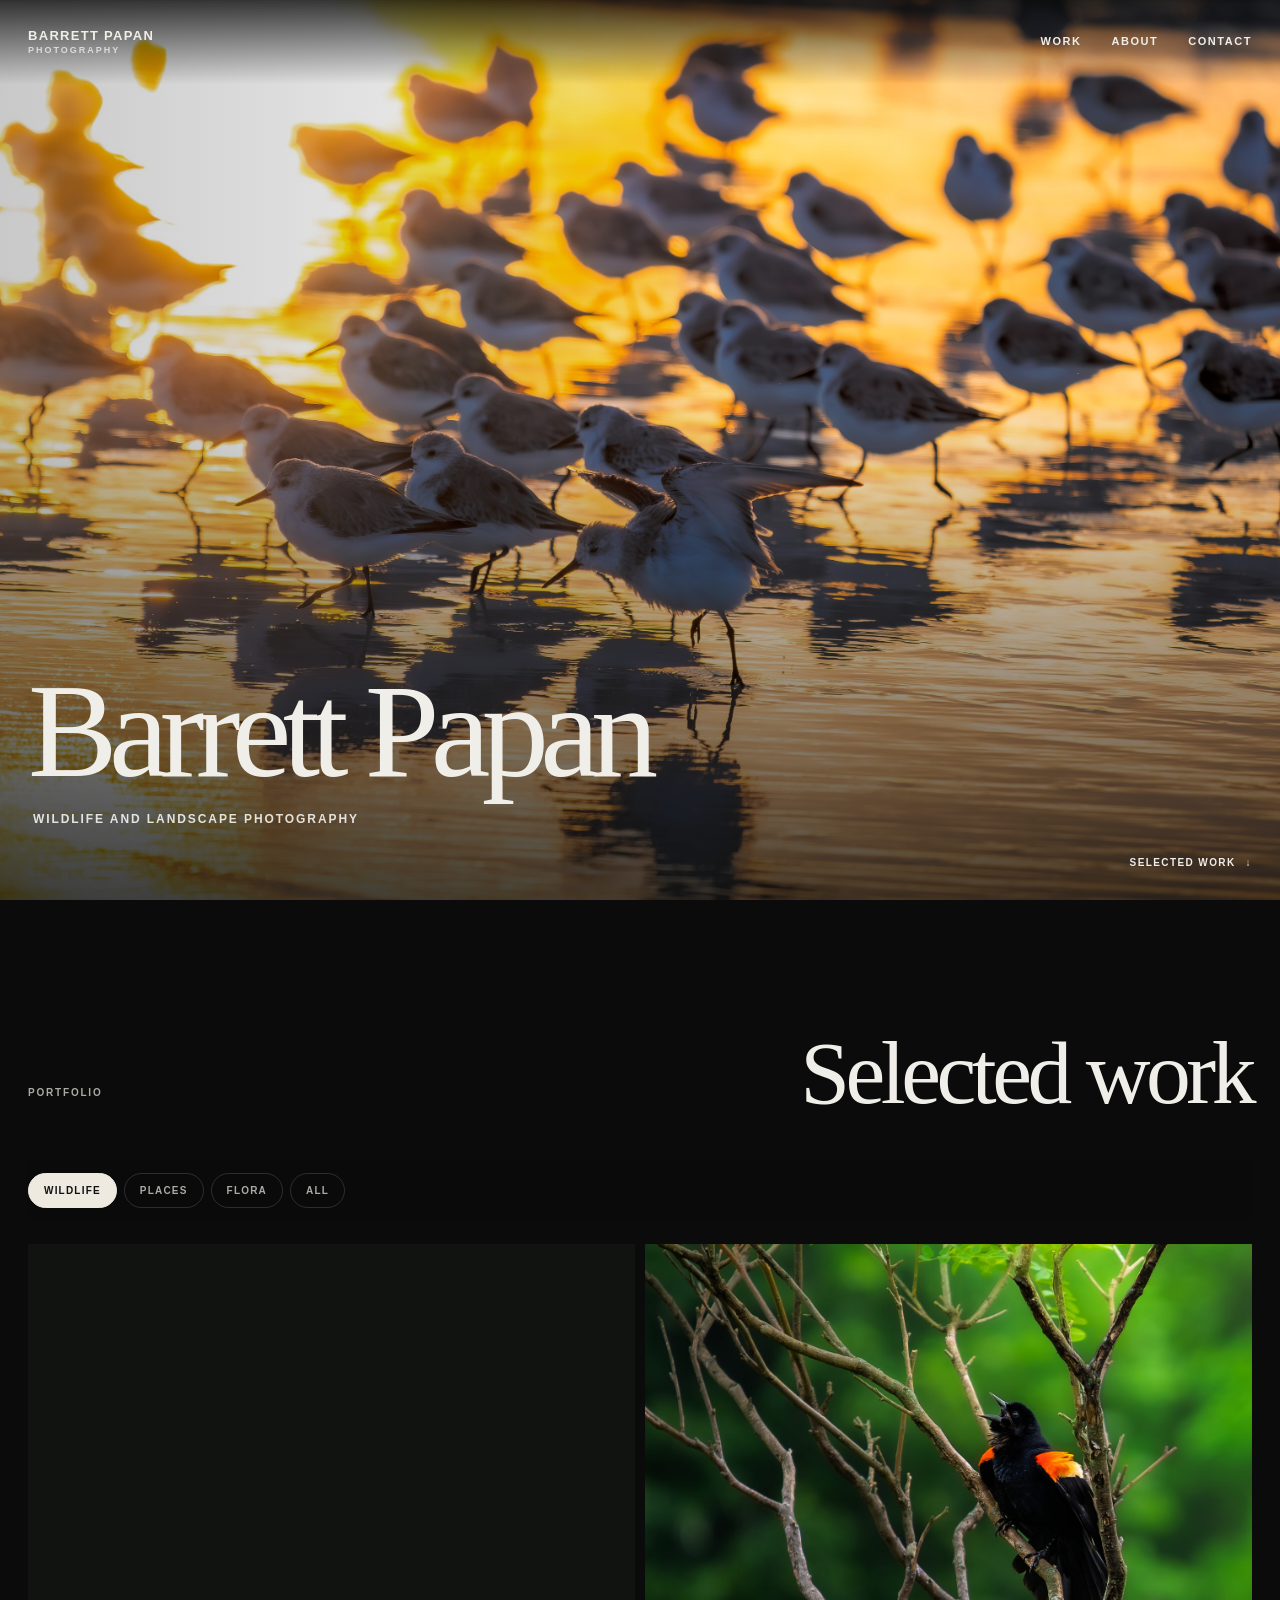
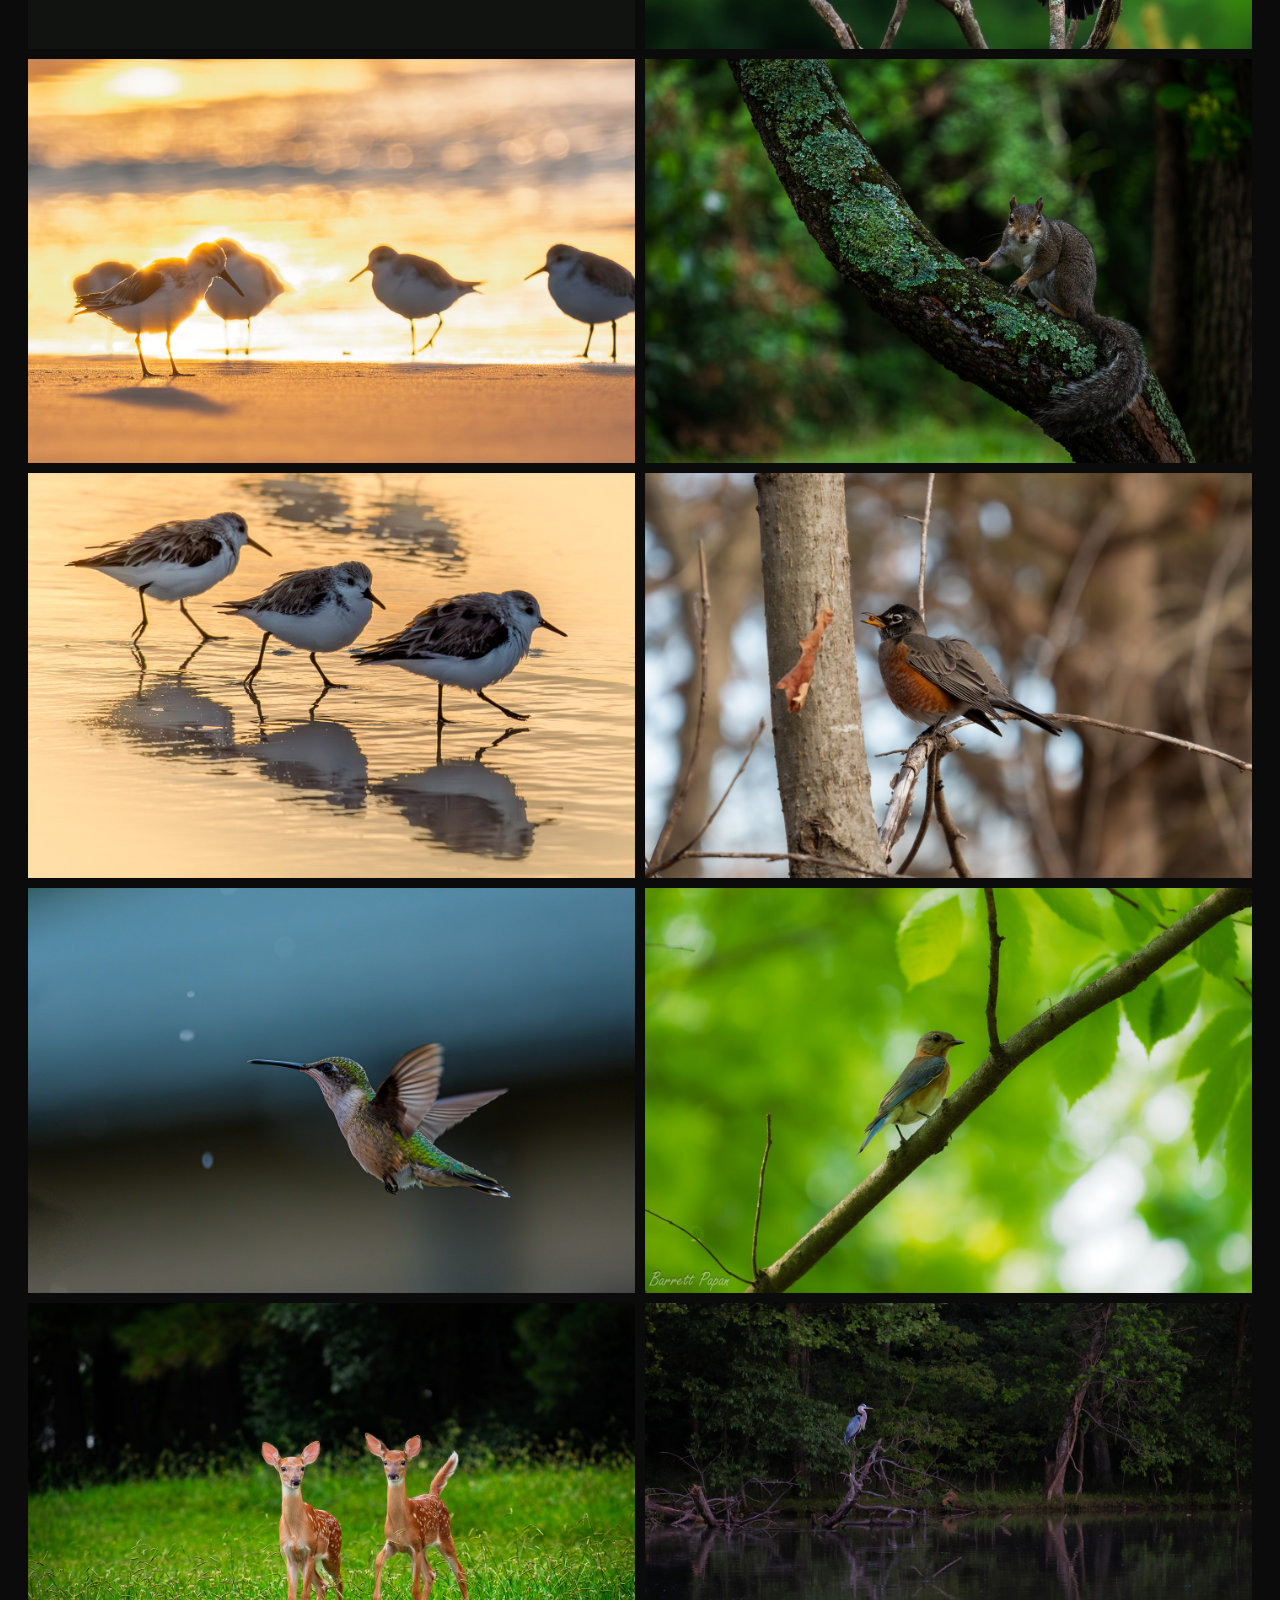
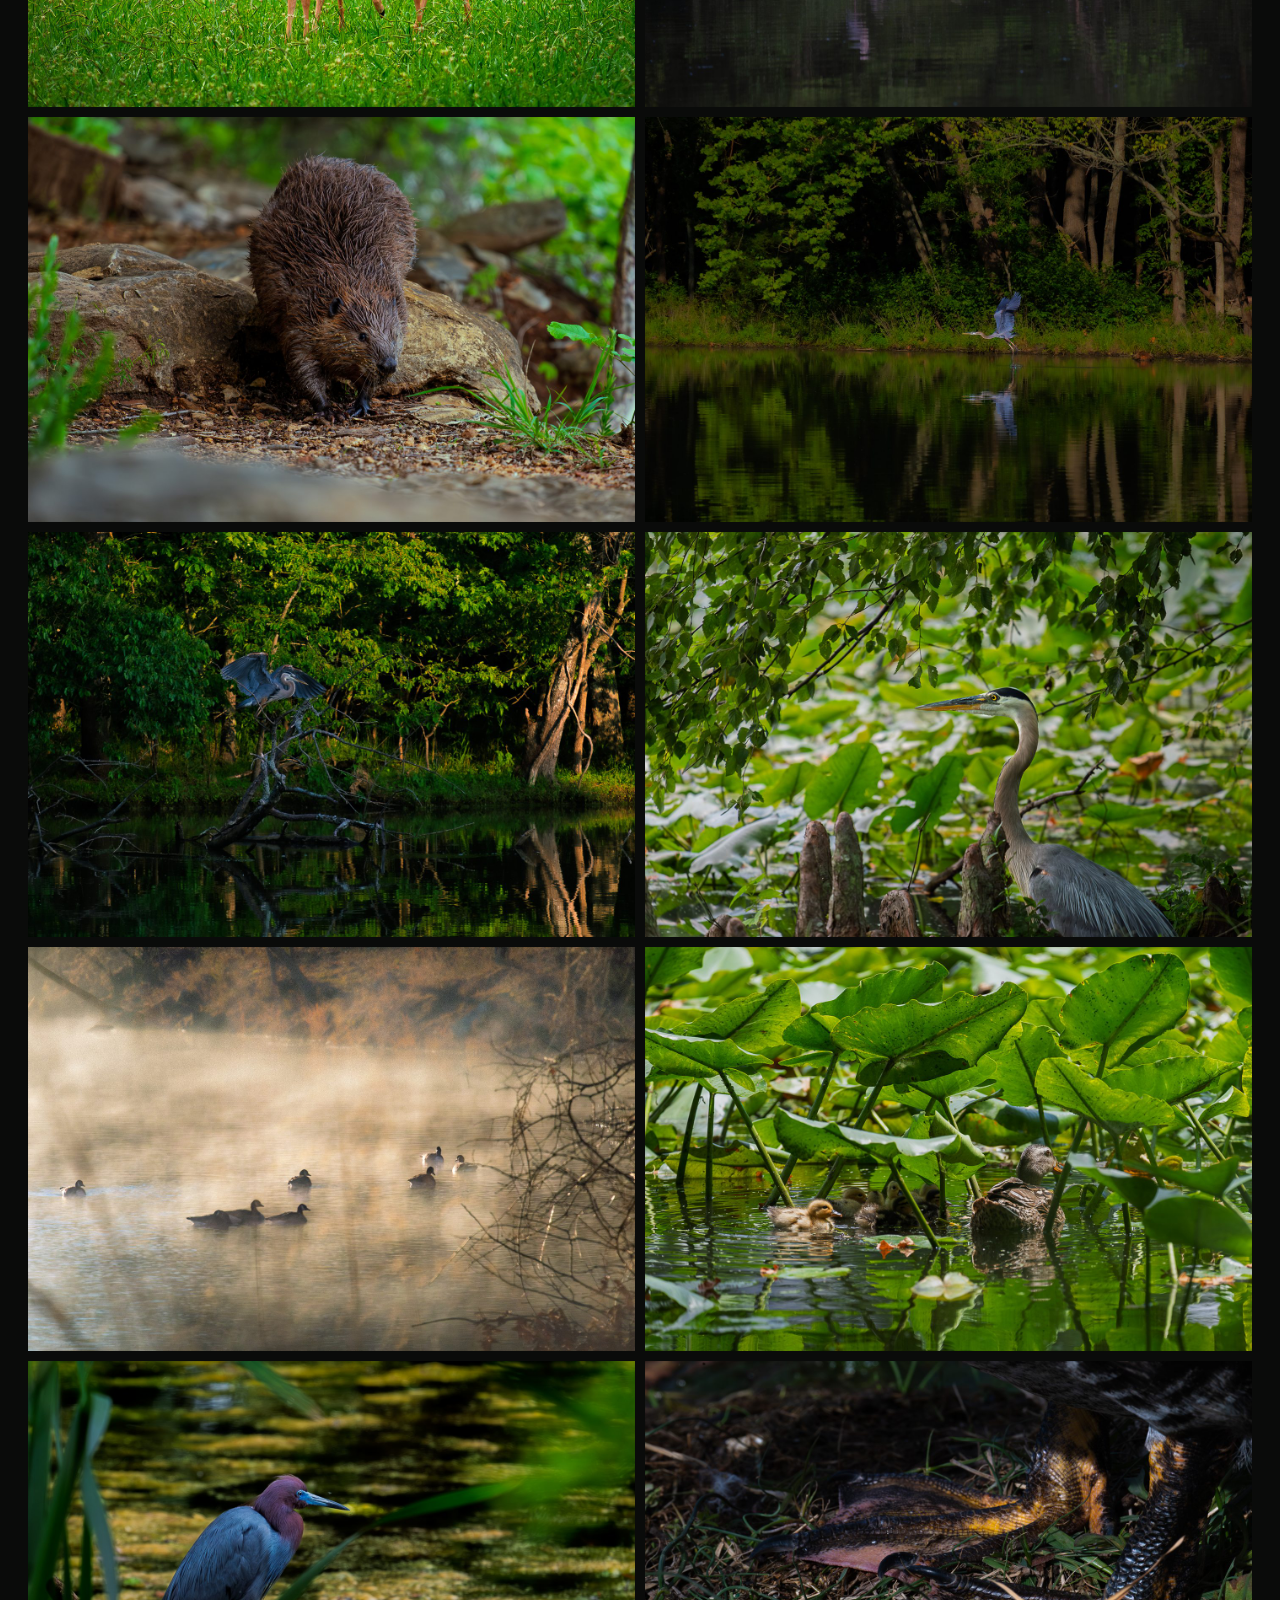
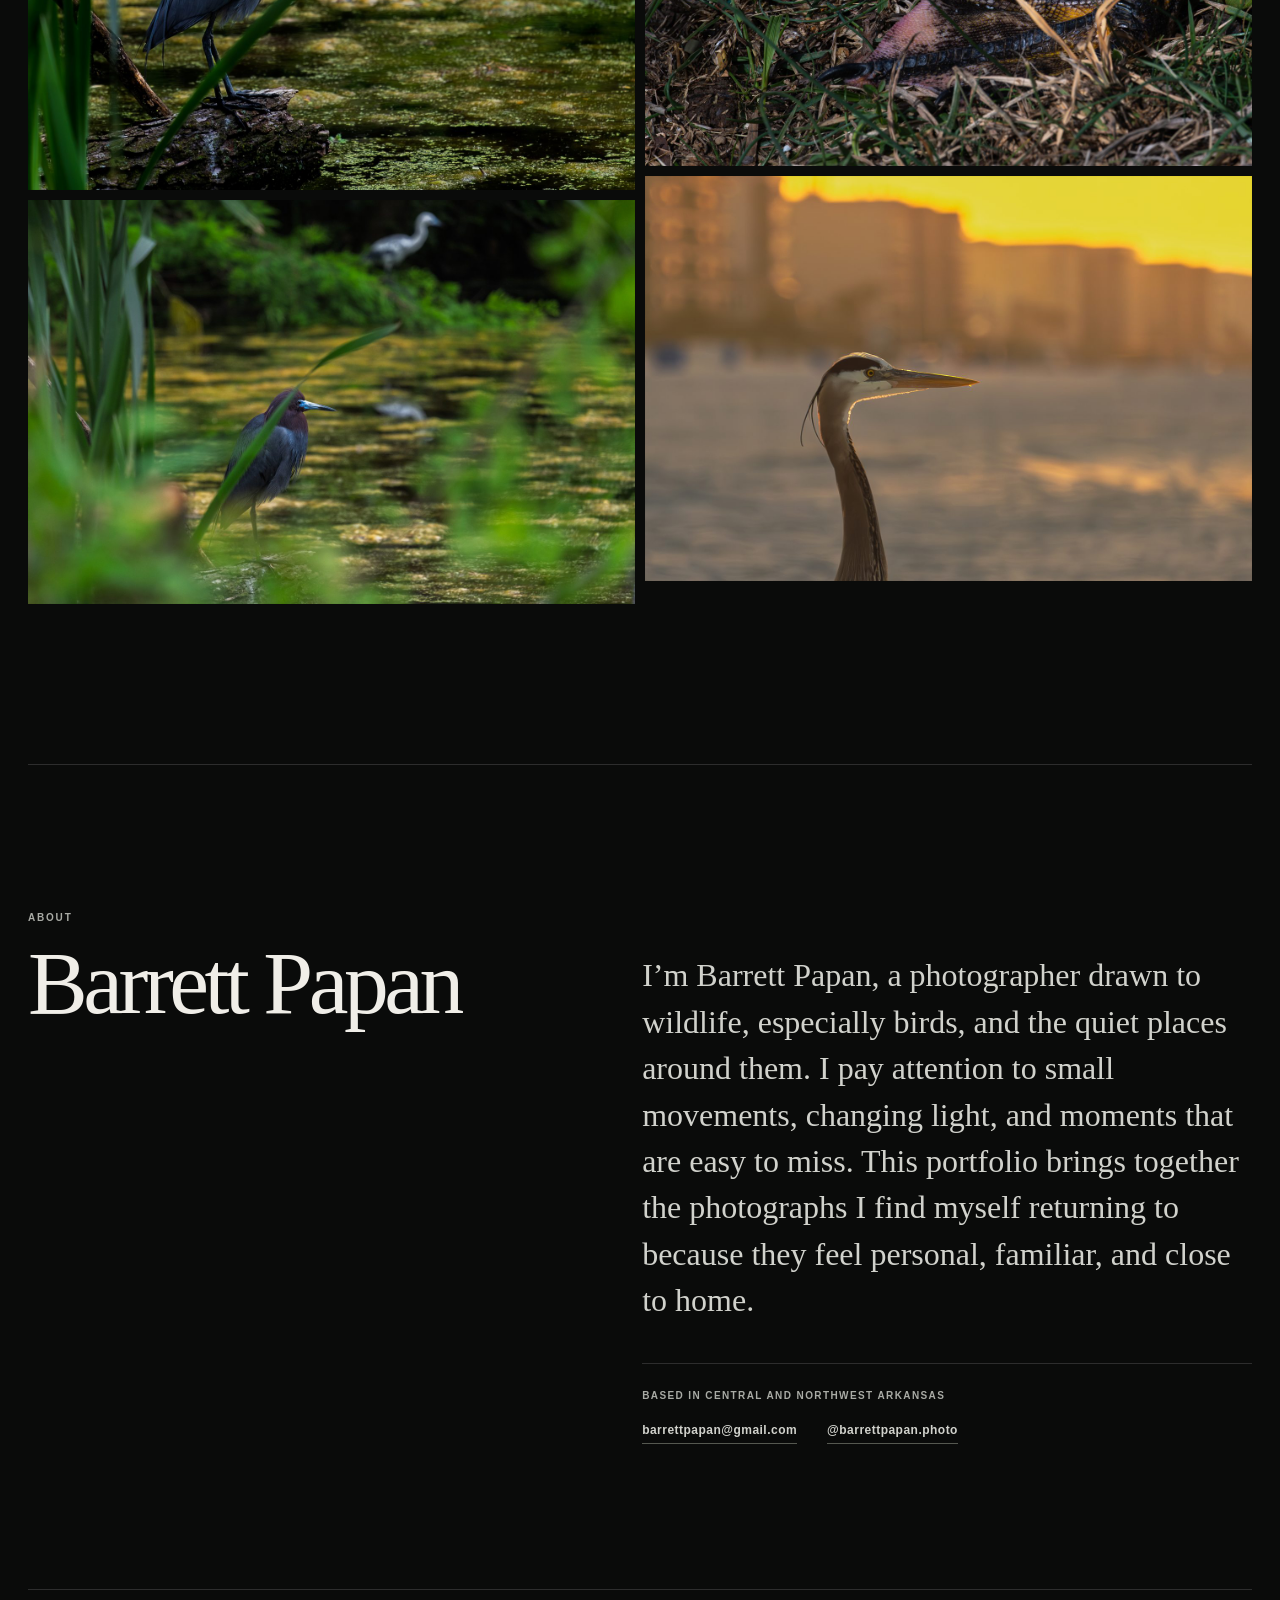
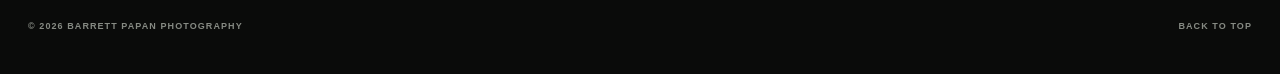
==== index.html @ 4b479566 "Add site favicon" ====
<!doctype html>
<html lang="en">
<head>
  <meta charset="utf-8">
  <meta name="viewport" content="width=device-width, initial-scale=1">
  <meta name="description" content="Wildlife and landscape photography by Barrett Papan.">
  <meta name="theme-color" content="#0a0b0a">
  <title>Barrett Papan Photography</title>
  <link rel="icon" href="favicon.svg" type="image/svg+xml">
  <link rel="preload" as="image" href="images/large/golden-flock.jpg">
  <link rel="stylesheet" href="styles.css">
</head>
<body>
  <a class="skip-link" href="#work">Skip to photographs</a>

  <header class="site-header">
    <a class="brand" href="#top" aria-label="Barrett Papan Photography, home">
      <span>Barrett Papan</span>
      <small>Photography</small>
    </a>
    <button class="menu-button" type="button" aria-expanded="false" aria-controls="site-nav">Menu</button>
    <nav class="site-nav" id="site-nav" aria-label="Primary navigation">
      <a href="#work">Work</a>
      <a href="#about">About</a>
      <a href="#contact">Contact</a>
    </nav>
  </header>

  <main id="top">
    <section class="hero" aria-labelledby="hero-title">
      <img src="images/large/golden-flock.jpg" alt="A flock of shorebirds gathered in golden water at sunset." width="3200" height="2133" fetchpriority="high">
      <div class="hero-shade" aria-hidden="true"></div>
      <div class="hero-title" id="hero-title">
        <h1>Barrett Papan</h1>
        <p>Wildlife and landscape photography</p>
      </div>
      <a class="hero-scroll" href="#work">Selected work <span aria-hidden="true">&darr;</span></a>
    </section>

    <section class="work" id="work" aria-labelledby="work-title">
      <div class="section-heading">
        <p class="kicker">Portfolio</p>
        <h2 id="work-title">Selected work</h2>
      </div>

      <div class="filters" role="group" aria-label="Filter photographs">
        <button class="filter is-active" type="button" data-filter="wildlife" aria-pressed="true">Wildlife</button>
        <button class="filter" type="button" data-filter="places" aria-pressed="false">Places</button>
        <button class="filter" type="button" data-filter="flora" aria-pressed="false">Flora</button>
        <button class="filter" type="button" data-filter="all" aria-pressed="false">All</button>
      </div>

      <div class="gallery" id="gallery" aria-live="polite"></div>
    </section>

    <section class="about" id="about" aria-labelledby="about-title">
      <div>
        <p class="kicker">About</p>
        <h2 id="about-title">Barrett Papan</h2>
      </div>
      <div class="about-copy">
        <p>I&rsquo;m Barrett Papan, a photographer drawn to wildlife, especially birds, and the quiet places around them. I pay attention to small movements, changing light, and moments that are easy to miss. This portfolio brings together the photographs I find myself returning to because they feel personal, familiar, and close to home.</p>
        <address class="contact" id="contact">
          <p class="contact-location">Based in Central and Northwest Arkansas</p>
          <div class="contact-links">
            <a href="mailto:barrettpapan@gmail.com">barrettpapan@gmail.com</a>
            <a href="https://www.instagram.com/barrettpapan.photo/" target="_blank" rel="noreferrer">@barrettpapan.photo</a>
          </div>
        </address>
      </div>
    </section>
  </main>

  <footer>
    <span>&copy; <span id="year"></span> Barrett Papan Photography</span>
    <a href="#top">Back to top</a>
  </footer>

  <dialog class="lightbox" id="lightbox" aria-label="Photograph viewer">
    <button class="lightbox-close" type="button" aria-label="Close photograph">Close</button>
    <button class="lightbox-arrow lightbox-prev" type="button" aria-label="Previous photograph">&larr;</button>
    <figure>
      <img id="lightbox-image" src="" alt="">
      <figcaption>
        <span id="lightbox-category"></span>
        <span id="lightbox-count"></span>
      </figcaption>
    </figure>
    <button class="lightbox-arrow lightbox-next" type="button" aria-label="Next photograph">&rarr;</button>
  </dialog>

  <script src="script.js"></script>
</body>
</html>
---- styles.css ----
:root {
  --background: #0a0b0a;
  --surface: #111310;
  --text: #f0eee8;
  --muted: #a9aba5;
  --line: rgba(255, 255, 255, 0.14);
  --page: min(1560px, calc(100vw - 56px));
}

* {
  box-sizing: border-box;
}

html {
  scroll-behavior: smooth;
  background: var(--background);
}

body {
  margin: 0;
  background: var(--background);
  color: var(--text);
  font-family: Inter, ui-sans-serif, -apple-system, BlinkMacSystemFont, "Segoe UI", sans-serif;
  line-height: 1.5;
}

body.lightbox-open {
  overflow: hidden;
}

img {
  display: block;
  max-width: 100%;
}

button,
a {
  color: inherit;
  font: inherit;
}

a {
  text-decoration: none;
}

button {
  border: 0;
}

.skip-link {
  position: fixed;
  top: -60px;
  left: 16px;
  z-index: 100;
  padding: 10px 14px;
  background: #f4f1e8;
  color: #111;
}

.skip-link:focus {
  top: 16px;
}

.site-header {
  position: fixed;
  inset: 0 0 auto;
  z-index: 20;
  display: flex;
  align-items: center;
  justify-content: space-between;
  height: 84px;
  padding: 0 28px;
  background: linear-gradient(to bottom, rgba(5, 6, 5, 0.78), transparent);
  transition: background 180ms ease, border-color 180ms ease;
}

.site-header.is-scrolled {
  border-bottom: 1px solid var(--line);
  background: rgba(8, 9, 8, 0.88);
  backdrop-filter: blur(16px);
}

.brand {
  display: grid;
  gap: 1px;
  line-height: 1.15;
  text-transform: uppercase;
}

.brand span {
  font-size: 13px;
  font-weight: 680;
  letter-spacing: 0.1em;
}

.brand small {
  color: rgba(255, 255, 255, 0.68);
  font-size: 9px;
  font-weight: 600;
  letter-spacing: 0.22em;
}

.site-nav {
  display: flex;
  gap: 30px;
}

.site-nav a,
.menu-button {
  font-size: 11px;
  font-weight: 700;
  letter-spacing: 0.14em;
  text-transform: uppercase;
}

.site-nav a {
  border-bottom: 1px solid transparent;
  padding: 8px 0;
}

.site-nav a:hover,
.site-nav a:focus-visible {
  border-color: currentColor;
}

.menu-button {
  display: none;
  padding: 8px 0;
  background: none;
  cursor: pointer;
}

.hero {
  position: relative;
  min-height: 100svh;
  overflow: hidden;
  background: #15160f;
}

.hero > img,
.hero-shade {
  position: absolute;
  inset: 0;
  width: 100%;
  height: 100%;
}

.hero > img {
  object-fit: cover;
  object-position: center;
}

.hero-shade {
  background:
    linear-gradient(to top, rgba(5, 6, 5, 0.72), transparent 55%),
    linear-gradient(to right, rgba(5, 6, 5, 0.22), transparent 60%);
}

.hero-title {
  position: absolute;
  bottom: 8vh;
  left: max(28px, calc((100vw - 1560px) / 2));
  z-index: 2;
}

.hero-title h1 {
  margin: 0;
  font-family: Georgia, "Times New Roman", serif;
  font-size: clamp(64px, 10.5vw, 164px);
  font-weight: 400;
  letter-spacing: -0.065em;
  line-height: 0.9;
}

.hero-title p {
  margin: 18px 0 0 5px;
  color: rgba(255, 255, 255, 0.84);
  font-size: 12px;
  font-weight: 650;
  letter-spacing: 0.16em;
  text-transform: uppercase;
}

.hero-scroll {
  position: absolute;
  right: 28px;
  bottom: 30px;
  z-index: 2;
  display: flex;
  gap: 10px;
  align-items: center;
  font-size: 10px;
  font-weight: 700;
  letter-spacing: 0.14em;
  text-transform: uppercase;
}

.hero-scroll span {
  transition: transform 180ms ease;
}

.hero-scroll:hover span {
  transform: translateY(4px);
}

.work,
.about,
footer {
  width: var(--page);
  margin-inline: auto;
}

.work {
  padding: 130px 0 150px;
}

.section-heading {
  display: flex;
  align-items: end;
  justify-content: space-between;
  gap: 40px;
  margin-bottom: 46px;
}

.kicker {
  margin: 0 0 15px;
  color: var(--muted);
  font-size: 10px;
  font-weight: 700;
  letter-spacing: 0.18em;
  text-transform: uppercase;
}

.section-heading h2,
.about h2 {
  margin: 0;
  font-family: Georgia, "Times New Roman", serif;
  font-weight: 400;
  letter-spacing: -0.05em;
}

.section-heading h2 {
  font-size: clamp(50px, 7vw, 104px);
  line-height: 0.95;
}

.filters {
  position: sticky;
  top: 84px;
  z-index: 8;
  display: flex;
  gap: 7px;
  margin-bottom: 24px;
  padding: 12px 0;
  background: rgba(10, 11, 10, 0.92);
  backdrop-filter: blur(12px);
}

.filter {
  border: 1px solid var(--line);
  border-radius: 999px;
  padding: 9px 15px;
  background: transparent;
  color: var(--muted);
  cursor: pointer;
  font-size: 10px;
  font-weight: 700;
  letter-spacing: 0.12em;
  text-transform: uppercase;
}

.filter:hover,
.filter:focus-visible,
.filter.is-active {
  border-color: #eeeae0;
  background: #eeeae0;
  color: #111;
}

.gallery {
  columns: 2;
  column-gap: 10px;
}

.photo {
  display: inline-block;
  width: 100%;
  margin: 0 0 10px;
  padding: 0;
  overflow: hidden;
  background: var(--surface);
  cursor: zoom-in;
  break-inside: avoid;
}

.photo[hidden] {
  display: none;
}

.photo img {
  width: 100%;
  height: auto;
  background: var(--surface);
  transition: opacity 180ms ease, transform 320ms ease;
}

.photo:hover img,
.photo:focus-visible img {
  opacity: 0.84;
  transform: scale(1.008);
}

.photo:focus-visible {
  outline: 2px solid #fff;
  outline-offset: 3px;
}

.about {
  display: grid;
  grid-template-columns: 0.9fr 1.1fr;
  gap: 9vw;
  padding: 145px 0;
  border-top: 1px solid var(--line);
}

.about h2 {
  font-size: clamp(52px, 7vw, 102px);
  line-height: 0.95;
}

.about-copy {
  max-width: 720px;
  margin: 42px 0 0;
}

.about-copy > p {
  margin: 0;
  color: #d1d2cc;
  font-family: Georgia, "Times New Roman", serif;
  font-size: clamp(22px, 2.5vw, 38px);
  line-height: 1.45;
}

.contact {
  margin-top: 40px;
  padding-top: 24px;
  border-top: 1px solid var(--line);
  font-style: normal;
}

.contact-location {
  margin: 0 0 18px;
  color: var(--muted);
  font-size: 10px;
  font-weight: 700;
  letter-spacing: 0.14em;
  text-transform: uppercase;
}

.contact-links {
  display: flex;
  flex-wrap: wrap;
  gap: 14px 30px;
}

.contact-links a {
  padding-bottom: 4px;
  border-bottom: 1px solid #555850;
  color: #d1d2cc;
  font-size: 12px;
  font-weight: 700;
  letter-spacing: 0.04em;
}

.contact-links a:hover,
.contact-links a:focus-visible {
  border-color: #eeeae0;
  color: #eeeae0;
}

footer {
  display: flex;
  justify-content: space-between;
  gap: 30px;
  padding: 30px 0 40px;
  border-top: 1px solid var(--line);
  color: #868a83;
  font-size: 9px;
  font-weight: 700;
  letter-spacing: 0.12em;
  text-transform: uppercase;
}

.lightbox {
  width: 100vw;
  max-width: none;
  height: 100svh;
  max-height: none;
  margin: 0;
  padding: 0;
  border: 0;
  background: rgba(4, 5, 4, 0.97);
  color: var(--text);
}

.lightbox::backdrop {
  background: rgba(0, 0, 0, 0.96);
}

.lightbox[open] {
  display: grid;
  grid-template-columns: 78px minmax(0, 1fr) 78px;
  align-items: center;
}

.lightbox figure {
  display: grid;
  gap: 12px;
  width: min(84vw, 1700px);
  max-height: 92svh;
  margin: 0 auto;
}

.lightbox figure img {
  justify-self: center;
  max-width: 100%;
  max-height: 84svh;
  object-fit: contain;
}

.lightbox figcaption {
  display: flex;
  justify-content: space-between;
  color: #989c95;
  font-size: 9px;
  font-weight: 700;
  letter-spacing: 0.14em;
  text-transform: uppercase;
}

.lightbox-close,
.lightbox-arrow {
  background: none;
  color: #d6d5d0;
  cursor: pointer;
}

.lightbox-close {
  position: fixed;
  top: 22px;
  right: 26px;
  z-index: 3;
  padding: 8px;
  font-size: 10px;
  font-weight: 700;
  letter-spacing: 0.13em;
  text-transform: uppercase;
}

.lightbox-arrow {
  align-self: stretch;
  font-size: 25px;
  opacity: 0.68;
}

.lightbox-arrow:hover,
.lightbox-arrow:focus-visible,
.lightbox-close:hover,
.lightbox-close:focus-visible {
  opacity: 1;
}

@media (max-width: 1000px) {
  :root {
    --page: min(100% - 36px, 900px);
  }

  .about {
    grid-template-columns: 1fr;
    gap: 25px;
  }

  .about-copy {
    margin-top: 0;
  }
}

@media (max-width: 700px) {
  :root {
    --page: calc(100% - 28px);
  }

  .site-header {
    height: 70px;
    padding: 0 14px;
  }

  .menu-button {
    display: block;
  }

  .site-nav {
    position: absolute;
    top: 70px;
    right: 0;
    left: 0;
    display: none;
    flex-direction: column;
    gap: 0;
    padding: 8px 14px 16px;
    border-bottom: 1px solid var(--line);
    background: rgba(8, 9, 8, 0.96);
  }

  .site-nav.is-open {
    display: flex;
  }

  .site-nav a {
    padding: 13px 0;
  }

  .hero-title {
    right: 14px;
    bottom: 10vh;
    left: 14px;
  }

  .hero-title h1 {
    font-size: clamp(62px, 21vw, 112px);
  }

  .hero-title p {
    max-width: 260px;
    margin-left: 2px;
    font-size: 9px;
    line-height: 1.7;
  }

  .hero-scroll {
    right: 14px;
    bottom: 18px;
  }

  .work {
    padding: 100px 0 110px;
  }

  .filters {
    top: 70px;
    margin-right: -14px;
    margin-left: -14px;
    padding-right: 14px;
    padding-left: 14px;
    overflow-x: auto;
    scrollbar-width: none;
  }

  .filter {
    flex: 0 0 auto;
  }

  .gallery {
    columns: 1;
  }

  .photo {
    margin-bottom: 8px;
  }

  .about {
    padding: 100px 0;
  }

  .contact-links {
    align-items: flex-start;
    flex-direction: column;
  }

  footer {
    flex-direction: column;
    gap: 12px;
  }

  .lightbox[open] {
    display: block;
    padding: 64px 14px 20px;
  }

  .lightbox figure {
    place-content: center;
    width: 100%;
    height: calc(100svh - 84px);
  }

  .lightbox figure img {
    max-height: 77svh;
  }

  .lightbox-arrow {
    position: fixed;
    top: 45%;
    z-index: 2;
    width: 44px;
    height: 70px;
    border-radius: 999px;
    background: rgba(0, 0, 0, 0.38);
  }

  .lightbox-prev {
    left: 6px;
  }

  .lightbox-next {
    right: 6px;
  }
}

@media (prefers-reduced-motion: reduce) {
  html {
    scroll-behavior: auto;
  }

  *,
  *::before,
  *::after {
    transition-duration: 0.001ms !important;
  }
}
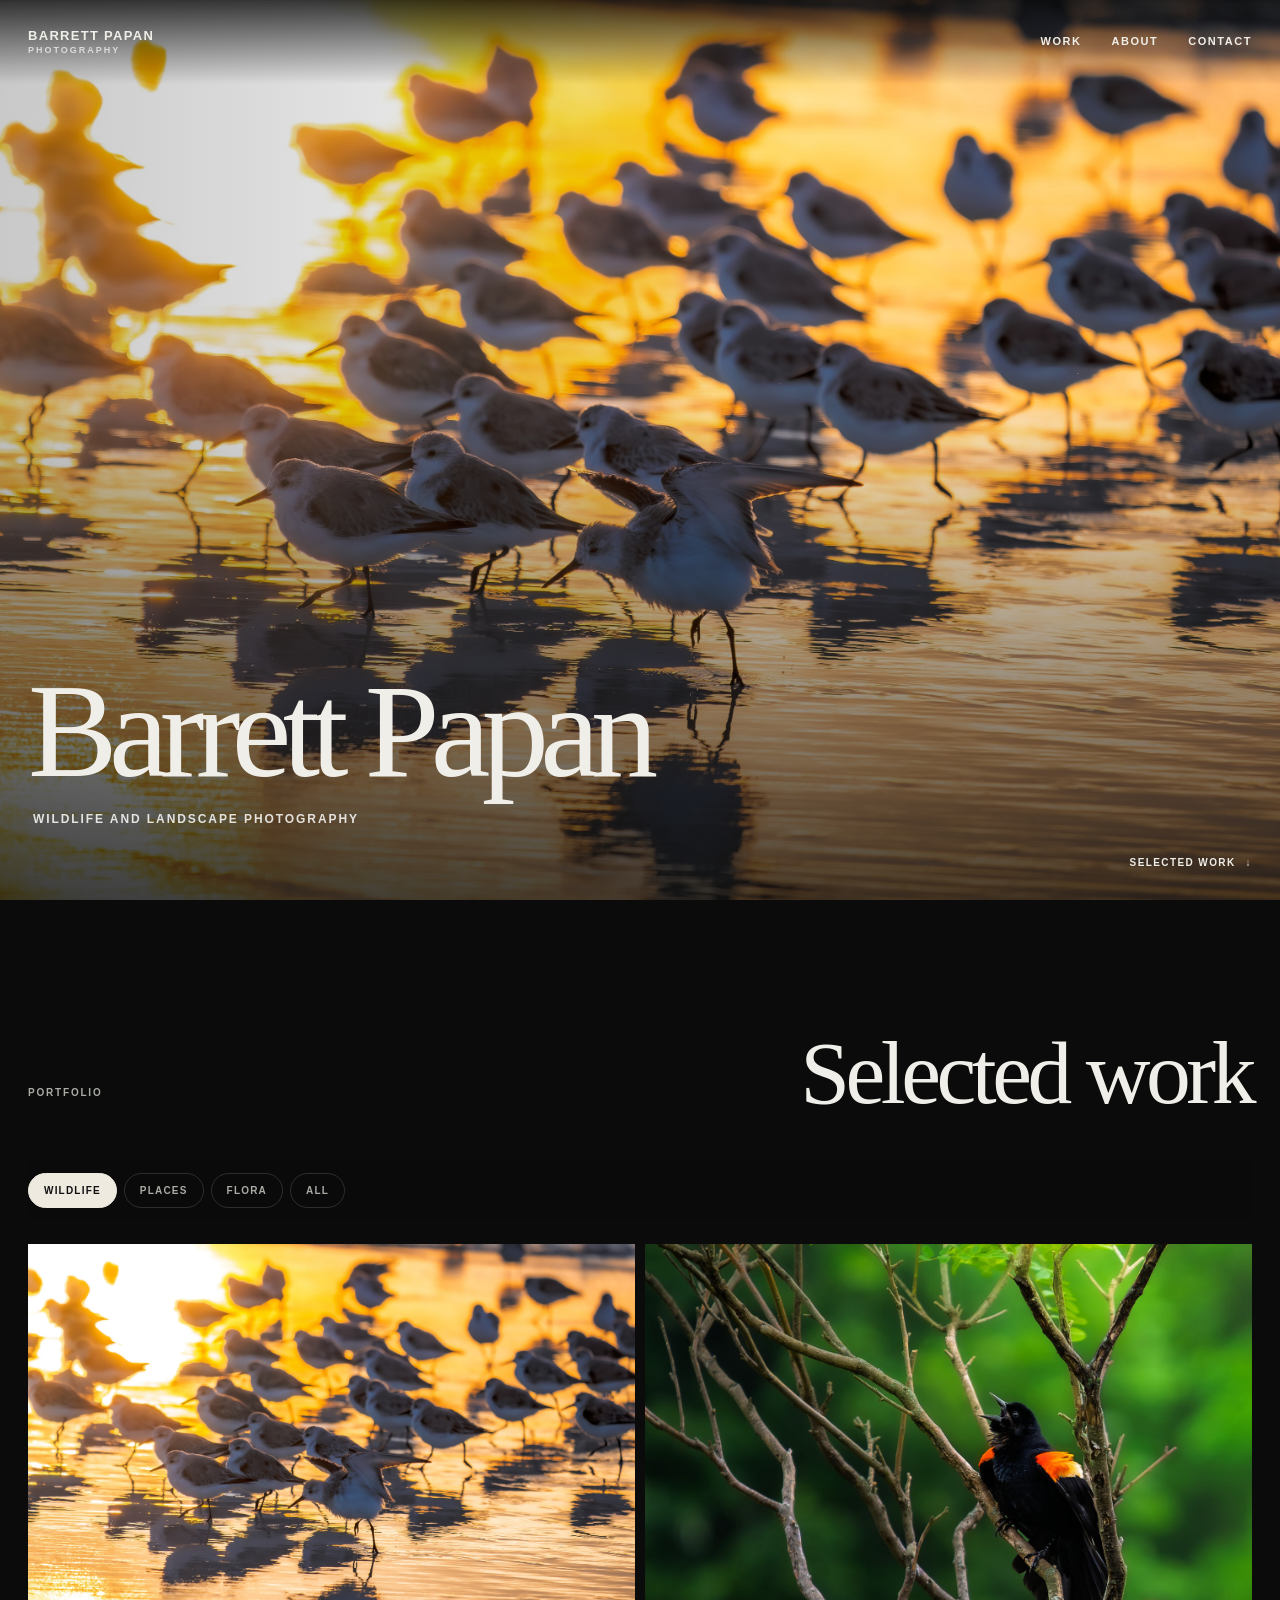
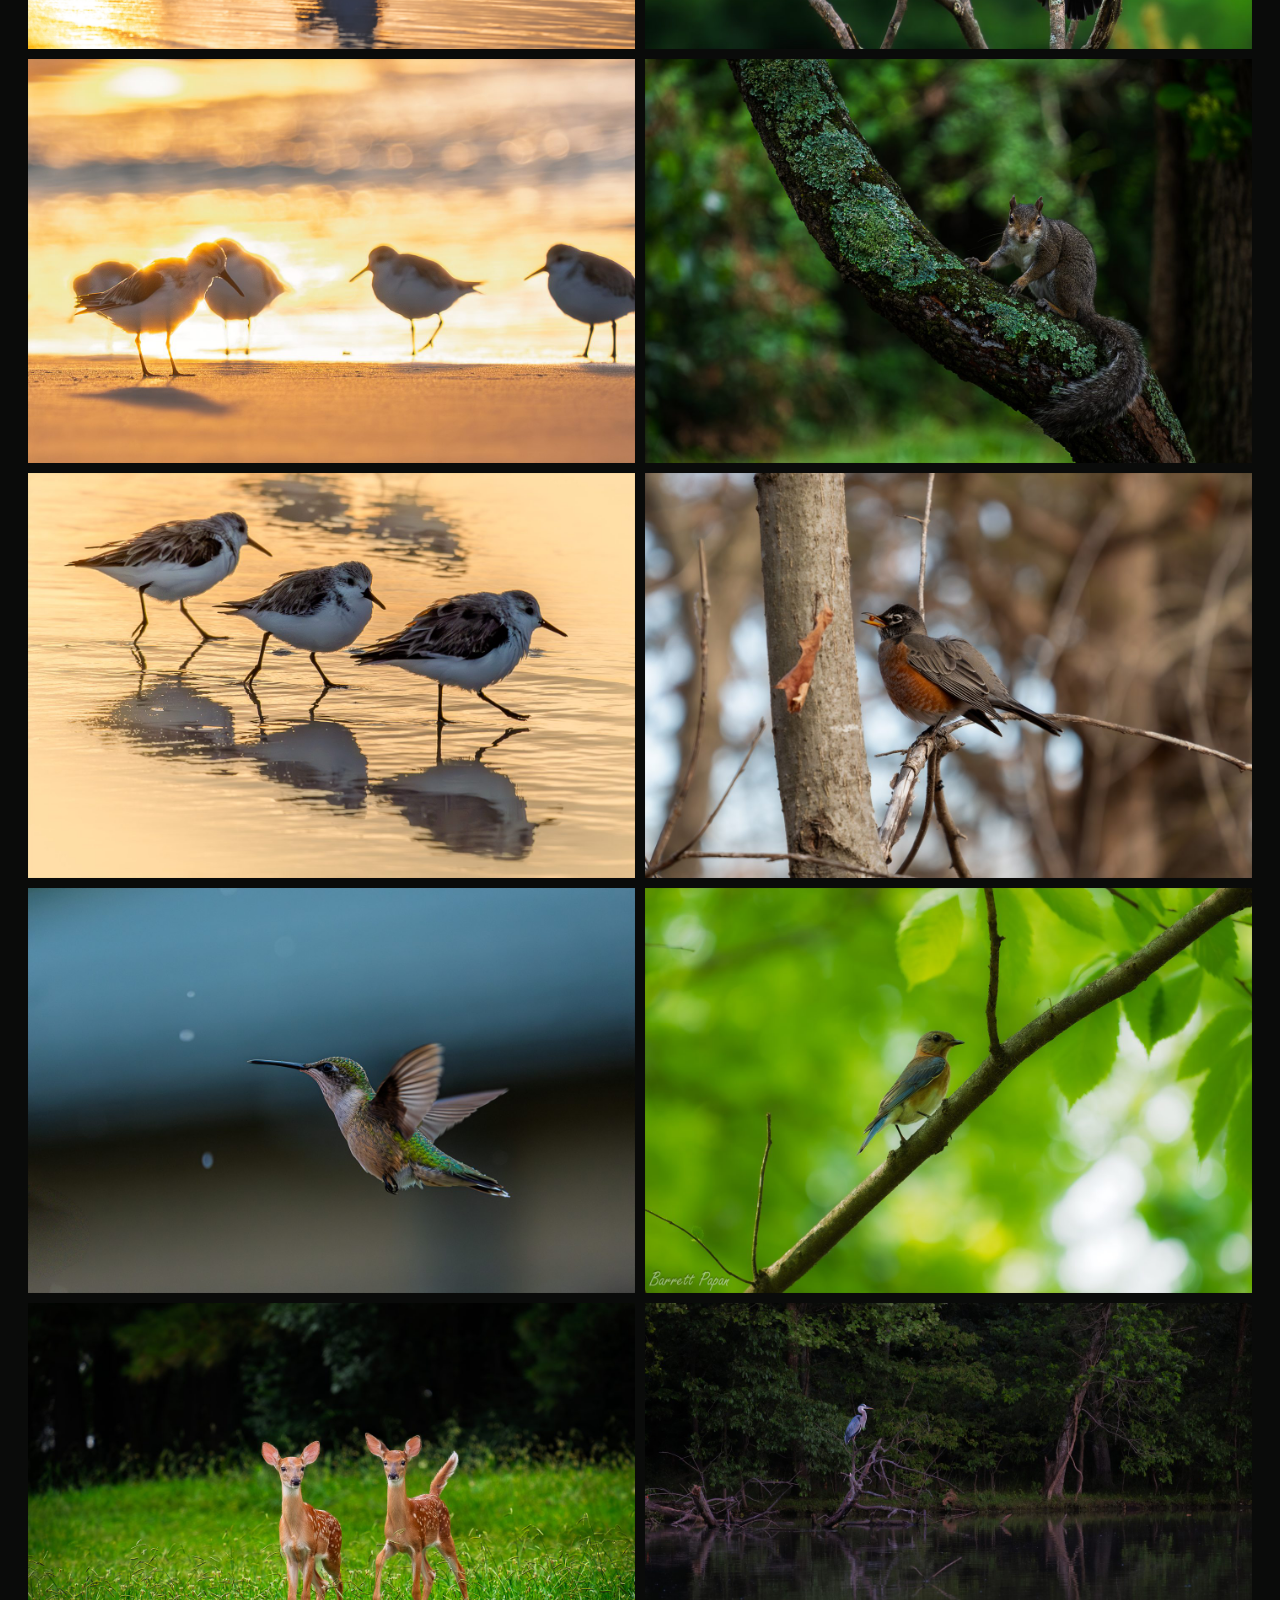
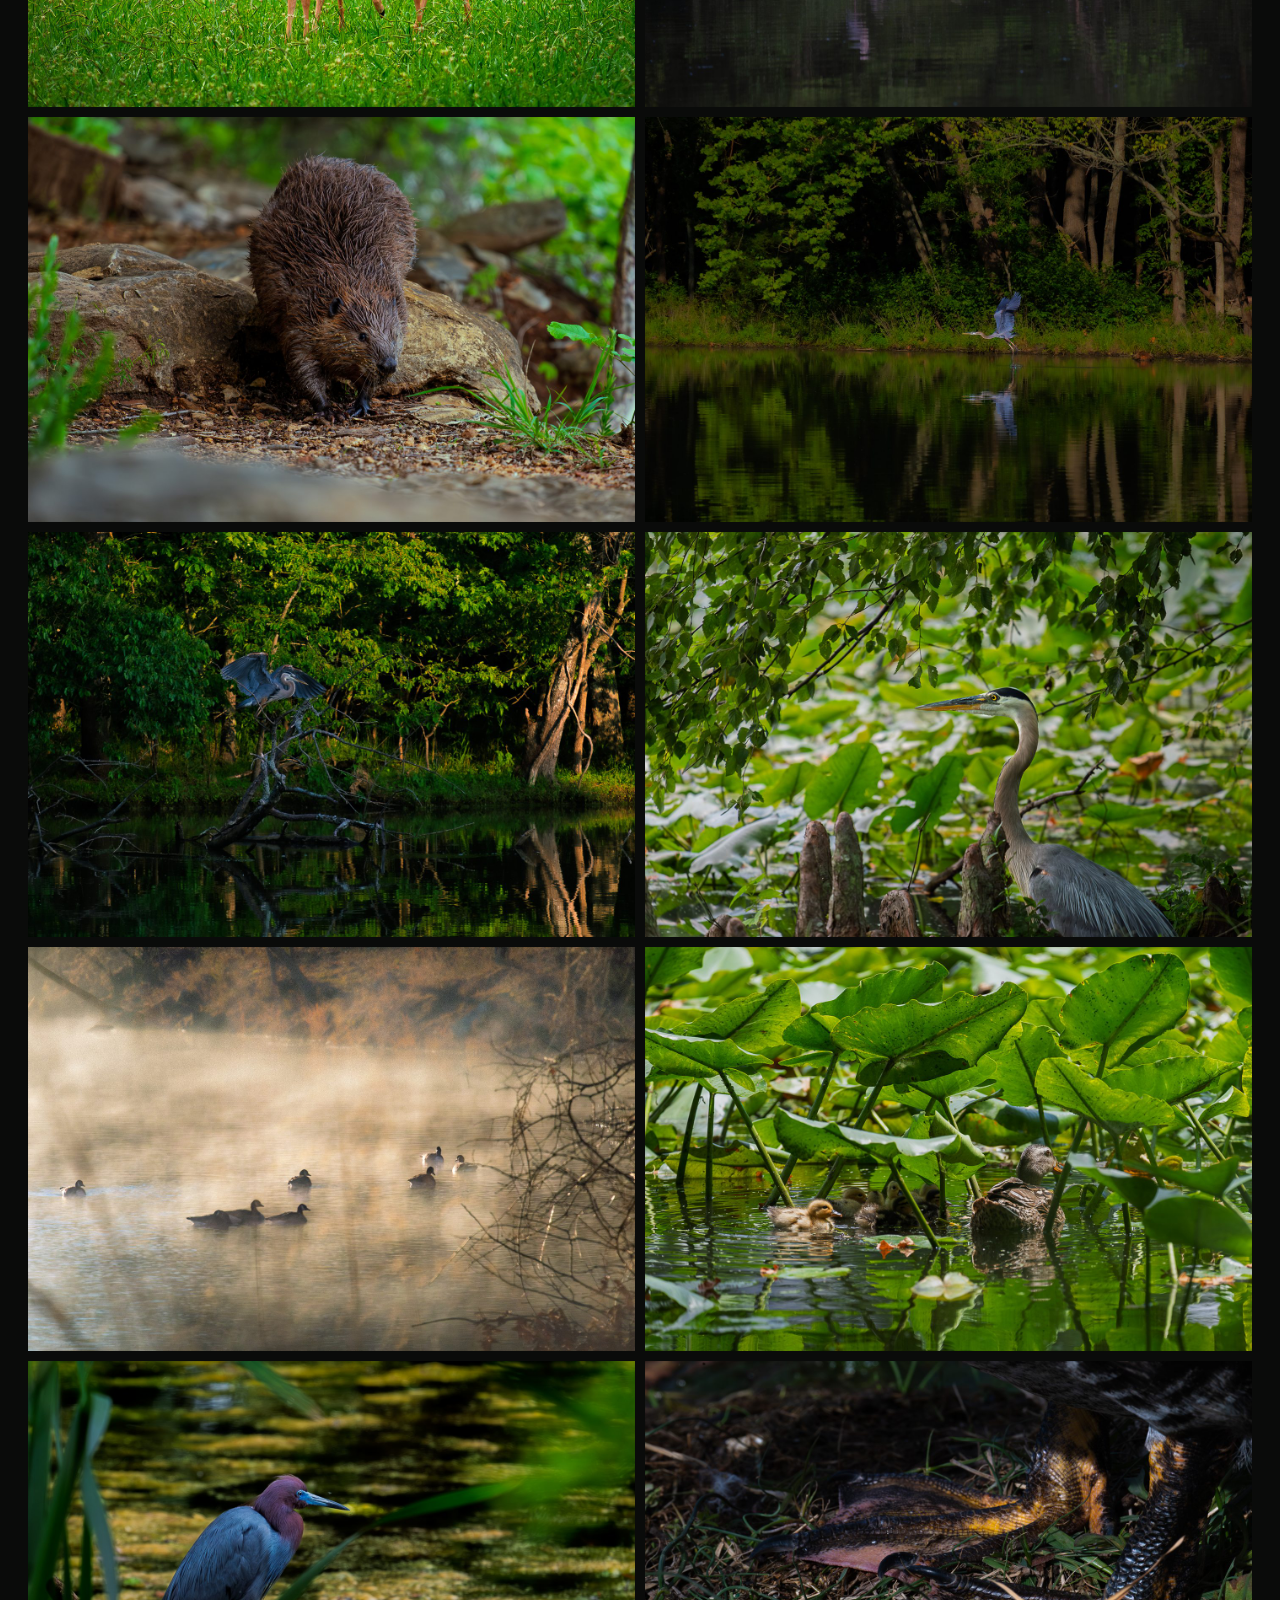
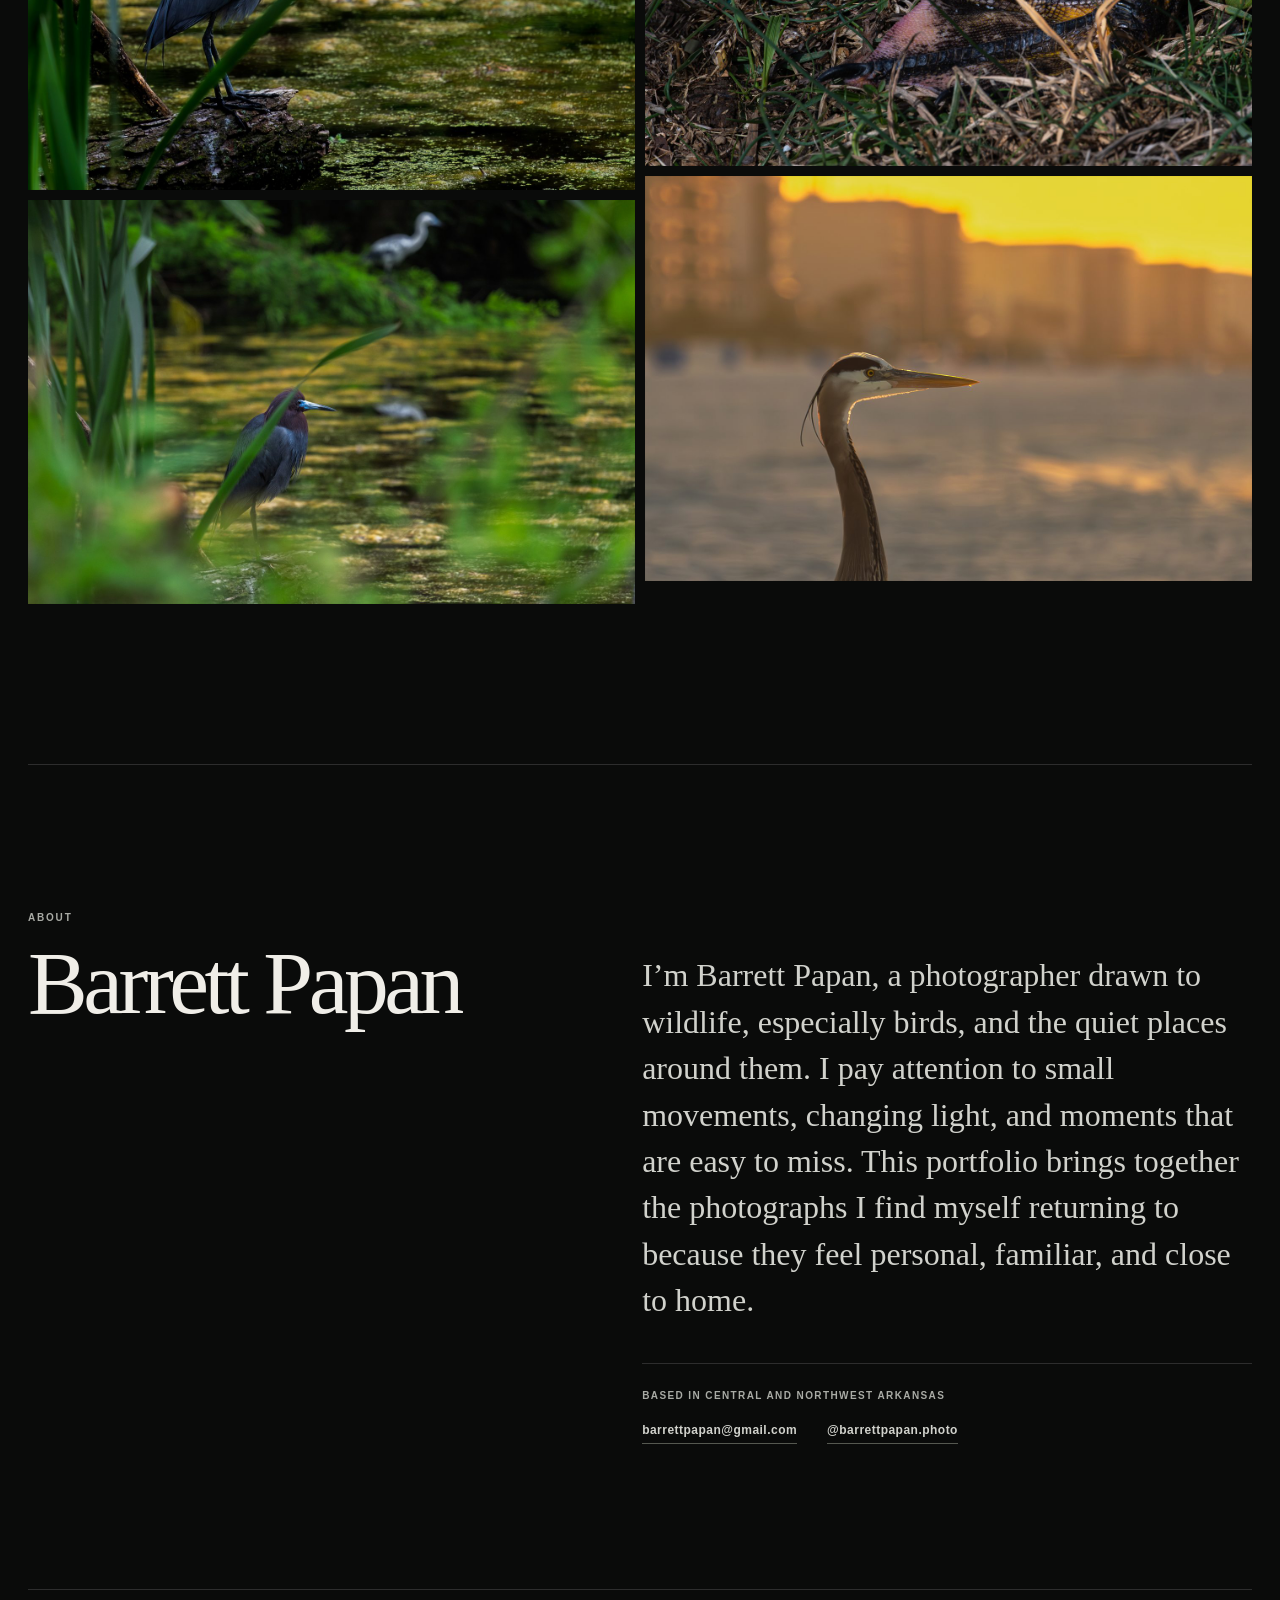
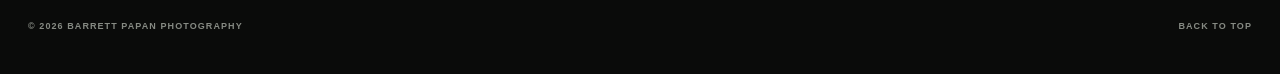
==== commit 34dafadc: "Add sharing and search metadata" ====
--- a/index.html
+++ b/index.html
@@ -3,12 +3,70 @@
 <head>
   <meta charset="utf-8">
   <meta name="viewport" content="width=device-width, initial-scale=1">
-  <meta name="description" content="Wildlife and landscape photography by Barrett Papan.">
+  <meta name="description" content="Wildlife, bird, and landscape photography by Barrett Papan, based in Central and Northwest Arkansas.">
+  <meta name="author" content="Barrett Papan">
+  <meta name="robots" content="index, follow, max-image-preview:large">
   <meta name="theme-color" content="#0a0b0a">
-  <title>Barrett Papan Photography</title>
-  <link rel="icon" href="favicon.svg" type="image/svg+xml">
+  <title>Barrett Papan | Wildlife Photographer in Arkansas</title>
+  <link rel="canonical" href="https://barrettpapan.com/">
+  <link rel="icon" href="favicon.svg?v=2" type="image/svg+xml">
+  <meta property="og:type" content="website">
+  <meta property="og:locale" content="en_US">
+  <meta property="og:site_name" content="Barrett Papan Photography">
+  <meta property="og:title" content="Barrett Papan Photography">
+  <meta property="og:description" content="Wildlife, bird, and landscape photography from Central and Northwest Arkansas.">
+  <meta property="og:url" content="https://barrettpapan.com/">
+  <meta property="og:image" content="https://barrettpapan.com/images/large/golden-flock.jpg">
+  <meta property="og:image:type" content="image/jpeg">
+  <meta property="og:image:width" content="3200">
+  <meta property="og:image:height" content="2133">
+  <meta property="og:image:alt" content="A flock of shorebirds gathered in golden water at sunset.">
+  <meta name="twitter:card" content="summary_large_image">
+  <meta name="twitter:title" content="Barrett Papan Photography">
+  <meta name="twitter:description" content="Wildlife, bird, and landscape photography from Central and Northwest Arkansas.">
+  <meta name="twitter:image" content="https://barrettpapan.com/images/large/golden-flock.jpg">
+  <meta name="twitter:image:alt" content="A flock of shorebirds gathered in golden water at sunset.">
   <link rel="preload" as="image" href="images/large/golden-flock.jpg">
   <link rel="stylesheet" href="styles.css">
+  <script type="application/ld+json">
+    {
+      "@context": "https://schema.org",
+      "@graph": [
+        {
+          "@type": "WebSite",
+          "@id": "https://barrettpapan.com/#website",
+          "url": "https://barrettpapan.com/",
+          "name": "Barrett Papan Photography",
+          "description": "Wildlife, bird, and landscape photography by Barrett Papan.",
+          "inLanguage": "en-US",
+          "publisher": {
+            "@id": "https://barrettpapan.com/#barrett-papan"
+          }
+        },
+        {
+          "@type": "Person",
+          "@id": "https://barrettpapan.com/#barrett-papan",
+          "name": "Barrett Papan",
+          "url": "https://barrettpapan.com/",
+          "jobTitle": "Photographer",
+          "description": "Wildlife and landscape photographer based in Central and Northwest Arkansas.",
+          "homeLocation": [
+            {
+              "@type": "Place",
+              "name": "Central Arkansas"
+            },
+            {
+              "@type": "Place",
+              "name": "Northwest Arkansas"
+            }
+          ],
+          "sameAs": [
+            "https://www.instagram.com/barrettpapan.photo/"
+          ]
+        }
+      ]
+    }
+  </script>
 </head>
 <body>
   <a class="skip-link" href="#work">Skip to photographs</a>
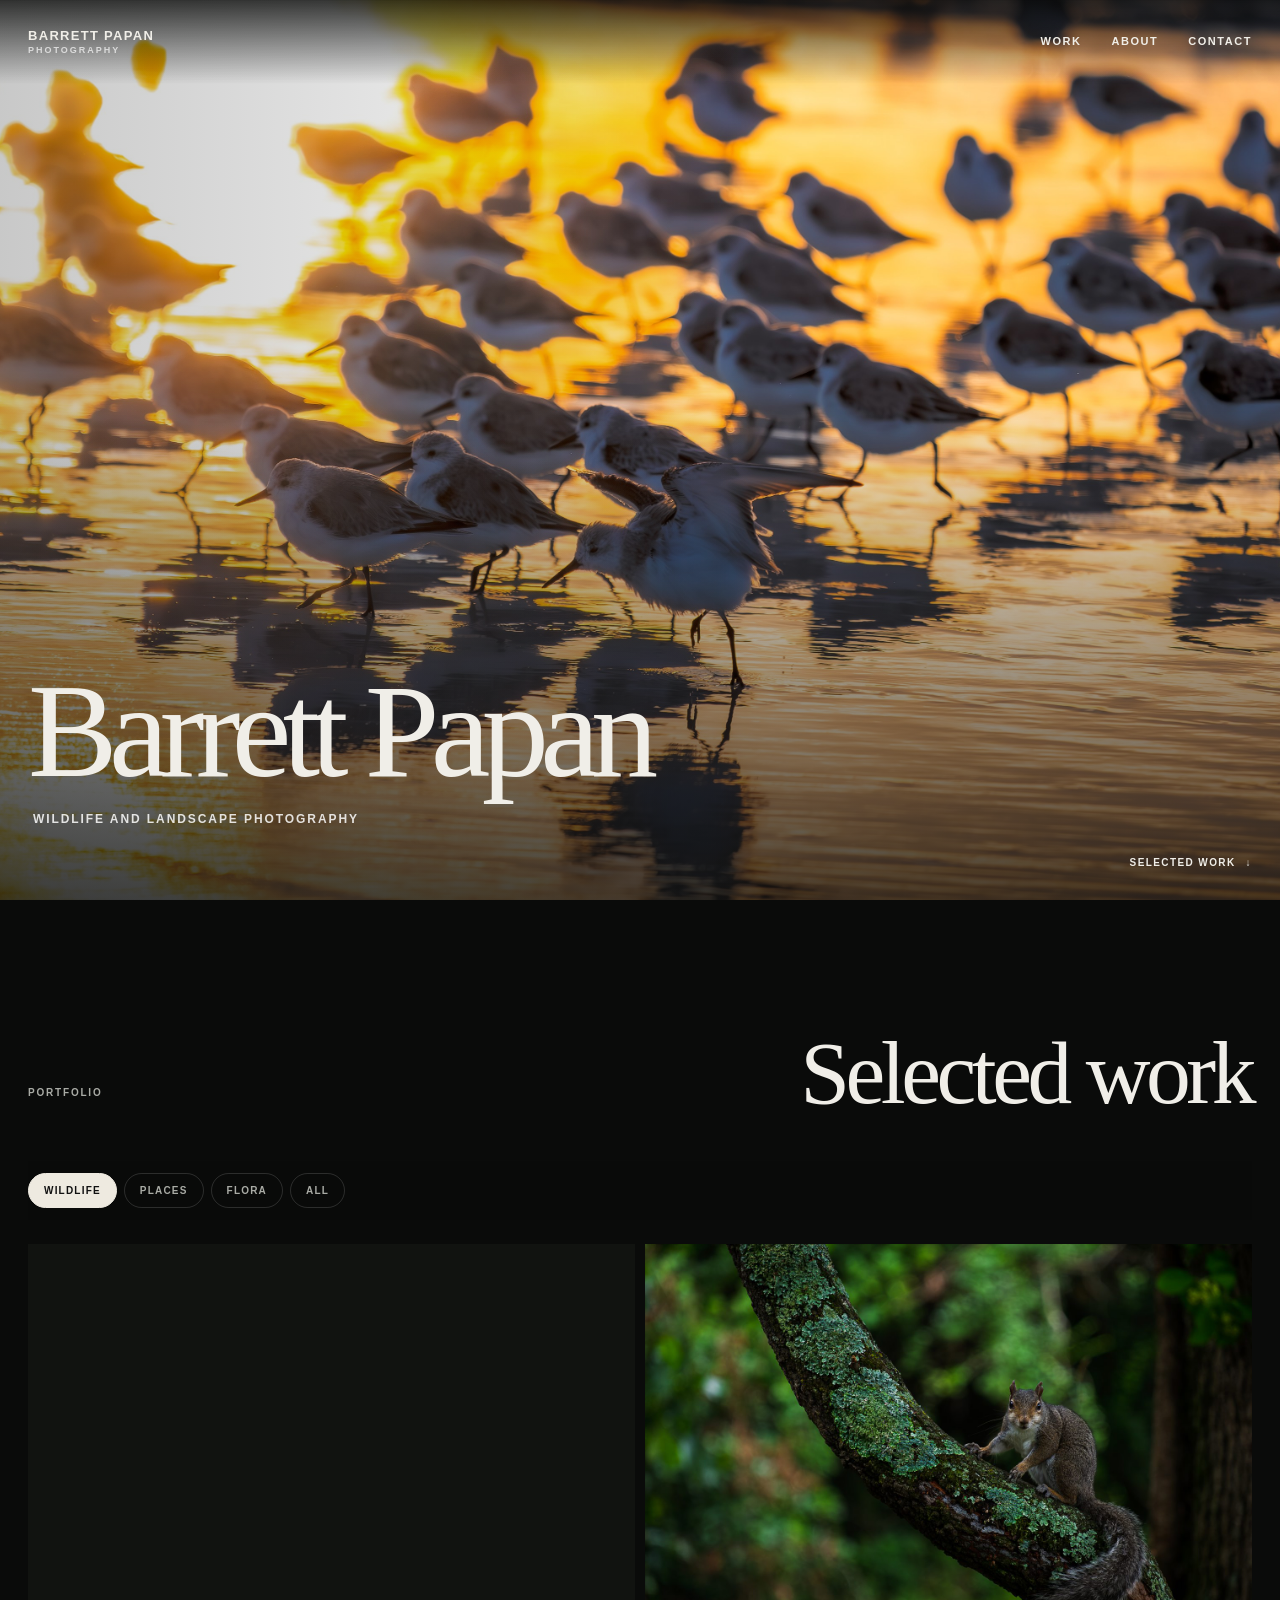
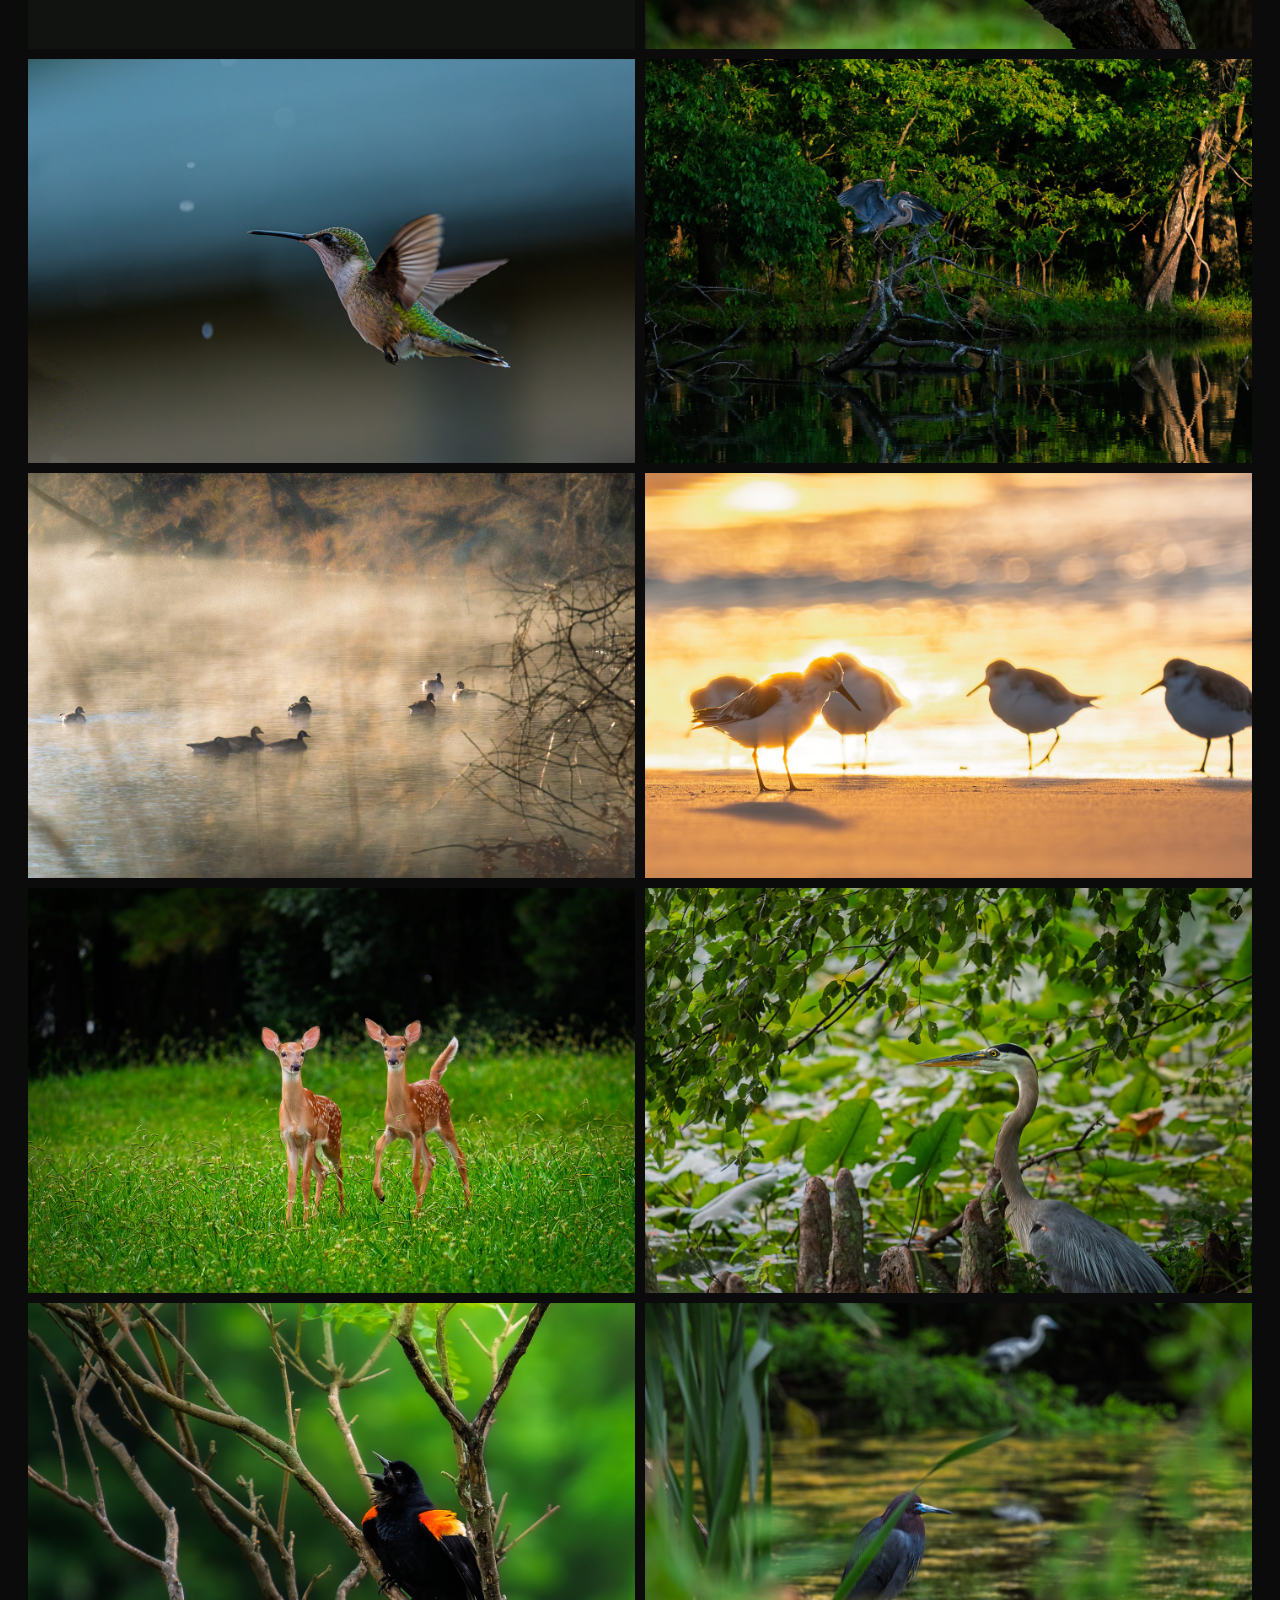
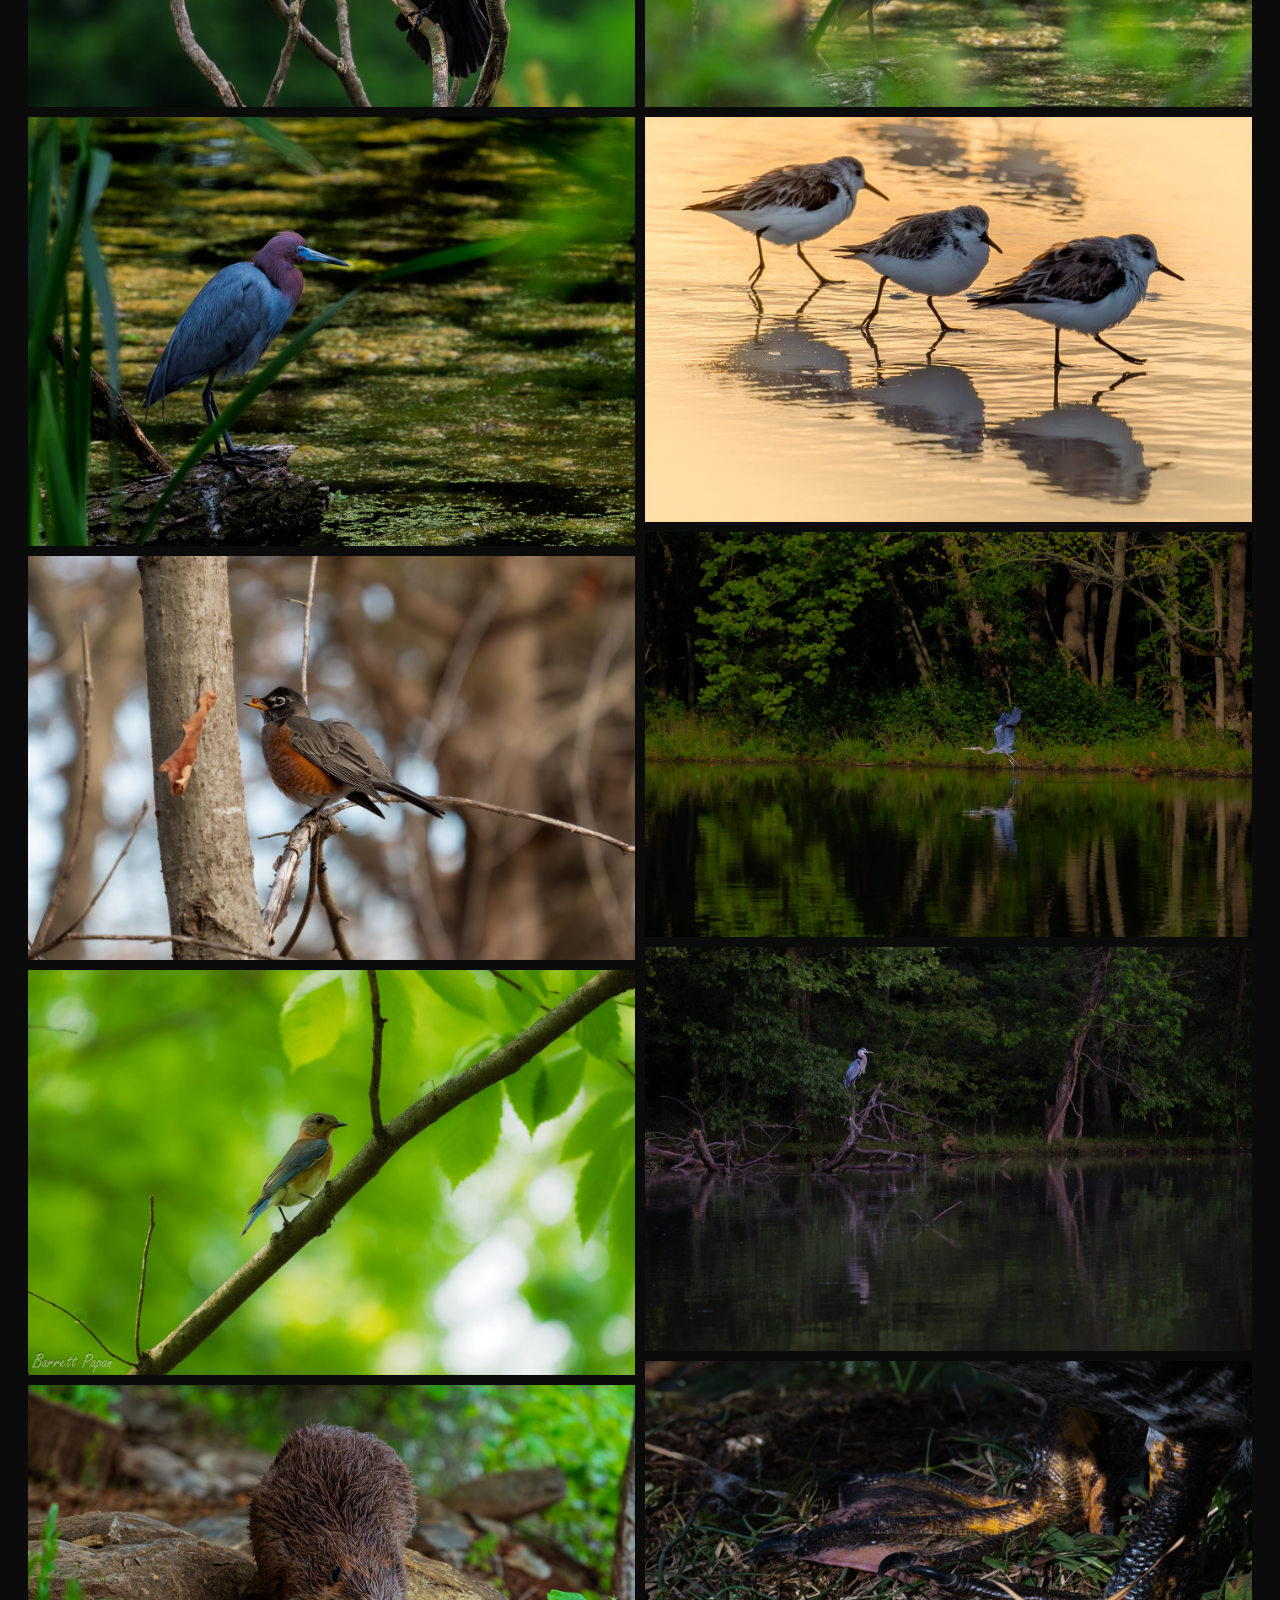
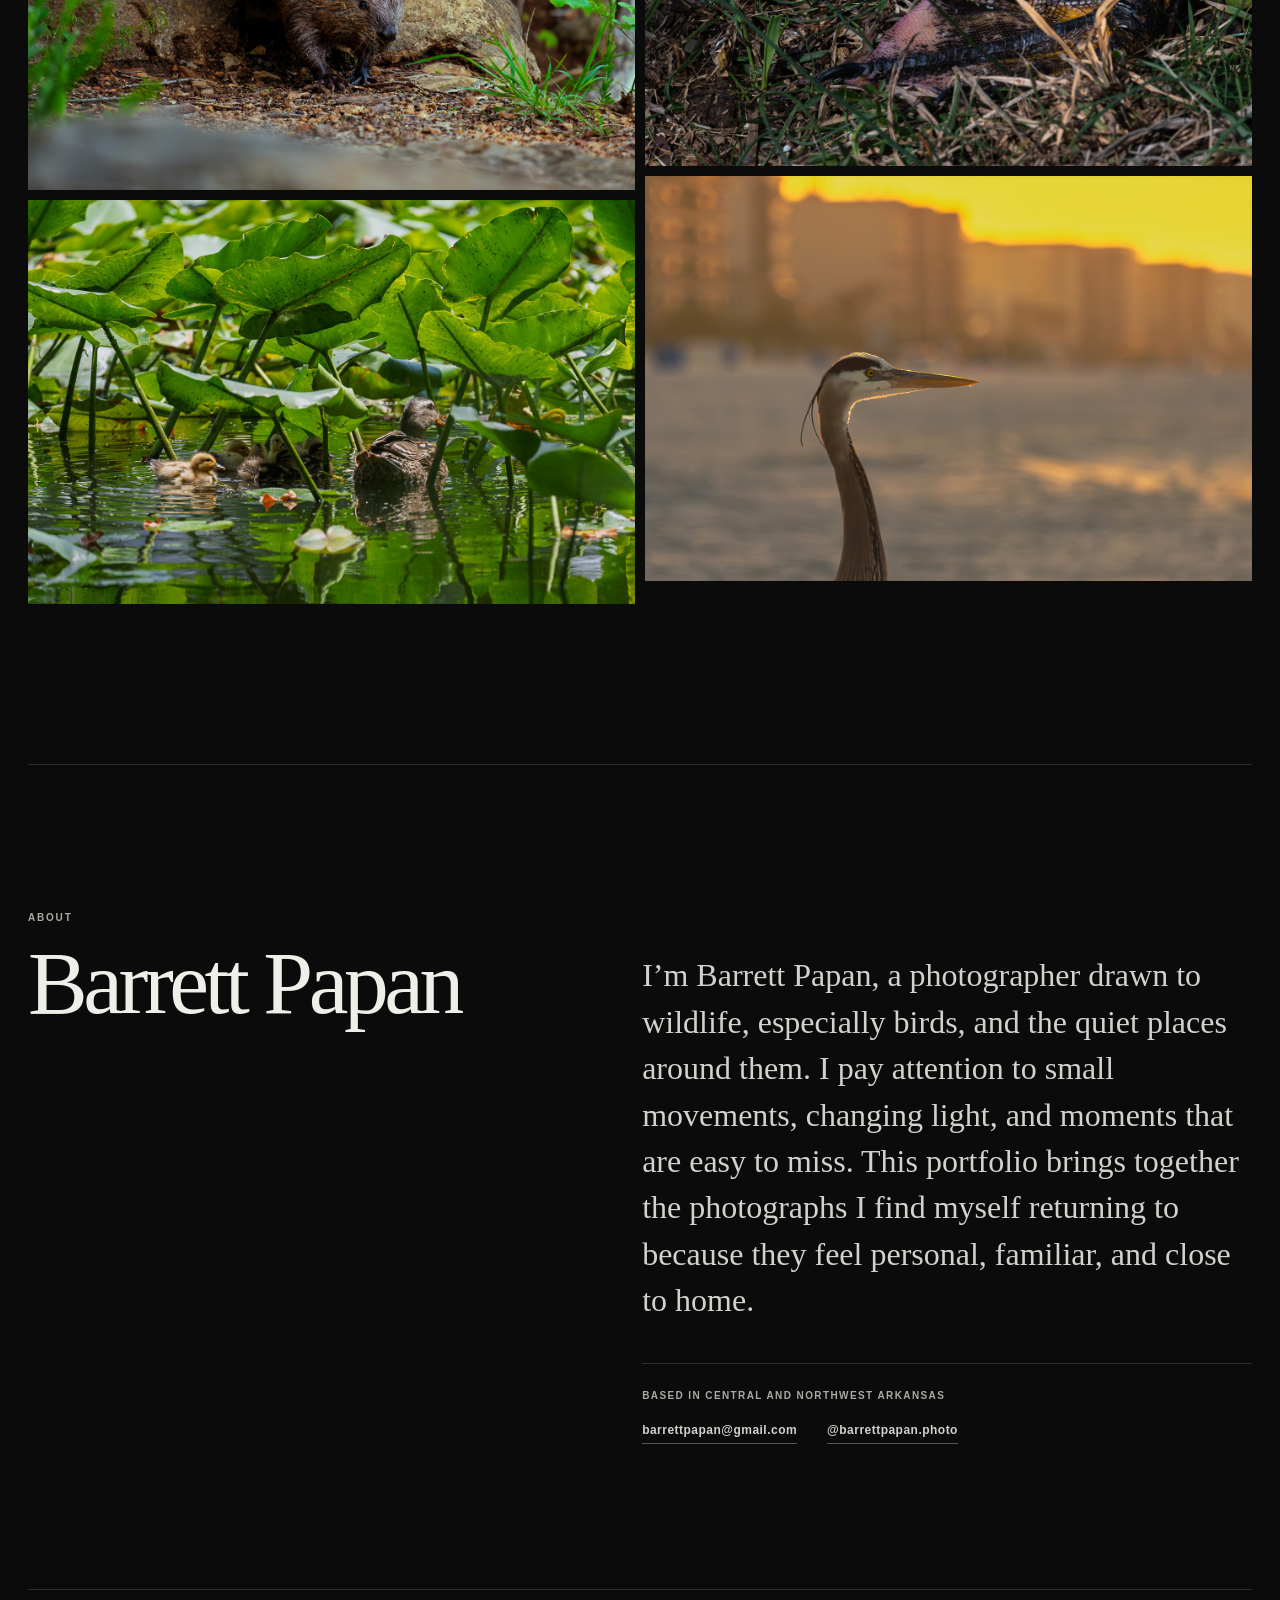
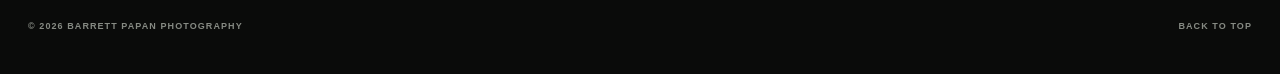
==== commit 294f8064: "Add visitor analytics" ====
--- a/index.html
+++ b/index.html
@@ -139,15 +139,25 @@
     <button class="lightbox-arrow lightbox-prev" type="button" aria-label="Previous photograph">&larr;</button>
     <figure>
       <img id="lightbox-image" src="" alt="">
-      <figcaption>
-        <span id="lightbox-category"></span>
-        <span id="lightbox-count"></span>
+      <figcaption class="lightbox-caption">
+        <div class="lightbox-details">
+          <strong id="lightbox-title"></strong>
+          <span id="lightbox-meta"></span>
+        </div>
+        <div class="lightbox-context">
+          <span id="lightbox-category"></span>
+          <span id="lightbox-count"></span>
+        </div>
       </figcaption>
     </figure>
     <button class="lightbox-arrow lightbox-next" type="button" aria-label="Next photograph">&rarr;</button>
   </dialog>
 
   <script src="script.js"></script>
+  <script>
+    window.va = window.va || function () { (window.vaq = window.vaq || []).push(arguments); };
+  </script>
+  <script defer src="/_vercel/insights/script.js"></script>
 </body>
 </html>
 
--- a/styles.css
+++ b/styles.css
@@ -429,13 +429,43 @@
 }
 
 .lightbox figcaption {
-  display: flex;
-  justify-content: space-between;
+  display: grid;
+  grid-template-columns: minmax(0, 1fr) auto;
+  align-items: end;
+  gap: 24px;
   color: #989c95;
+}
+
+.lightbox-details {
+  display: grid;
+  gap: 3px;
+  min-width: 0;
+}
+
+.lightbox-title {
+  color: var(--text);
+  font-family: Georgia, "Times New Roman", serif;
+  font-size: clamp(18px, 1.6vw, 26px);
+  font-weight: 400;
+  letter-spacing: -0.02em;
+  line-height: 1.15;
+}
+
+.lightbox-meta {
+  color: #a8aba5;
+  font-size: 10px;
+  font-weight: 500;
+  letter-spacing: 0.02em;
+}
+
+.lightbox-context {
+  display: flex;
+  gap: 18px;
   font-size: 9px;
   font-weight: 700;
   letter-spacing: 0.14em;
   text-transform: uppercase;
+  white-space: nowrap;
 }
 
 .lightbox-close,
@@ -588,13 +618,29 @@
   }
 
   .lightbox figure {
-    place-content: center;
+    grid-template-rows: auto auto;
+    align-content: center;
     width: 100%;
     height: calc(100svh - 84px);
   }
 
   .lightbox figure img {
-    max-height: 77svh;
+    align-self: center;
+    max-height: calc(100svh - 210px);
+  }
+
+  .lightbox figcaption {
+    grid-template-columns: 1fr;
+    align-items: start;
+    gap: 10px;
+  }
+
+  .lightbox-title {
+    font-size: 20px;
+  }
+
+  .lightbox-context {
+    justify-content: space-between;
   }
 
   .lightbox-arrow {
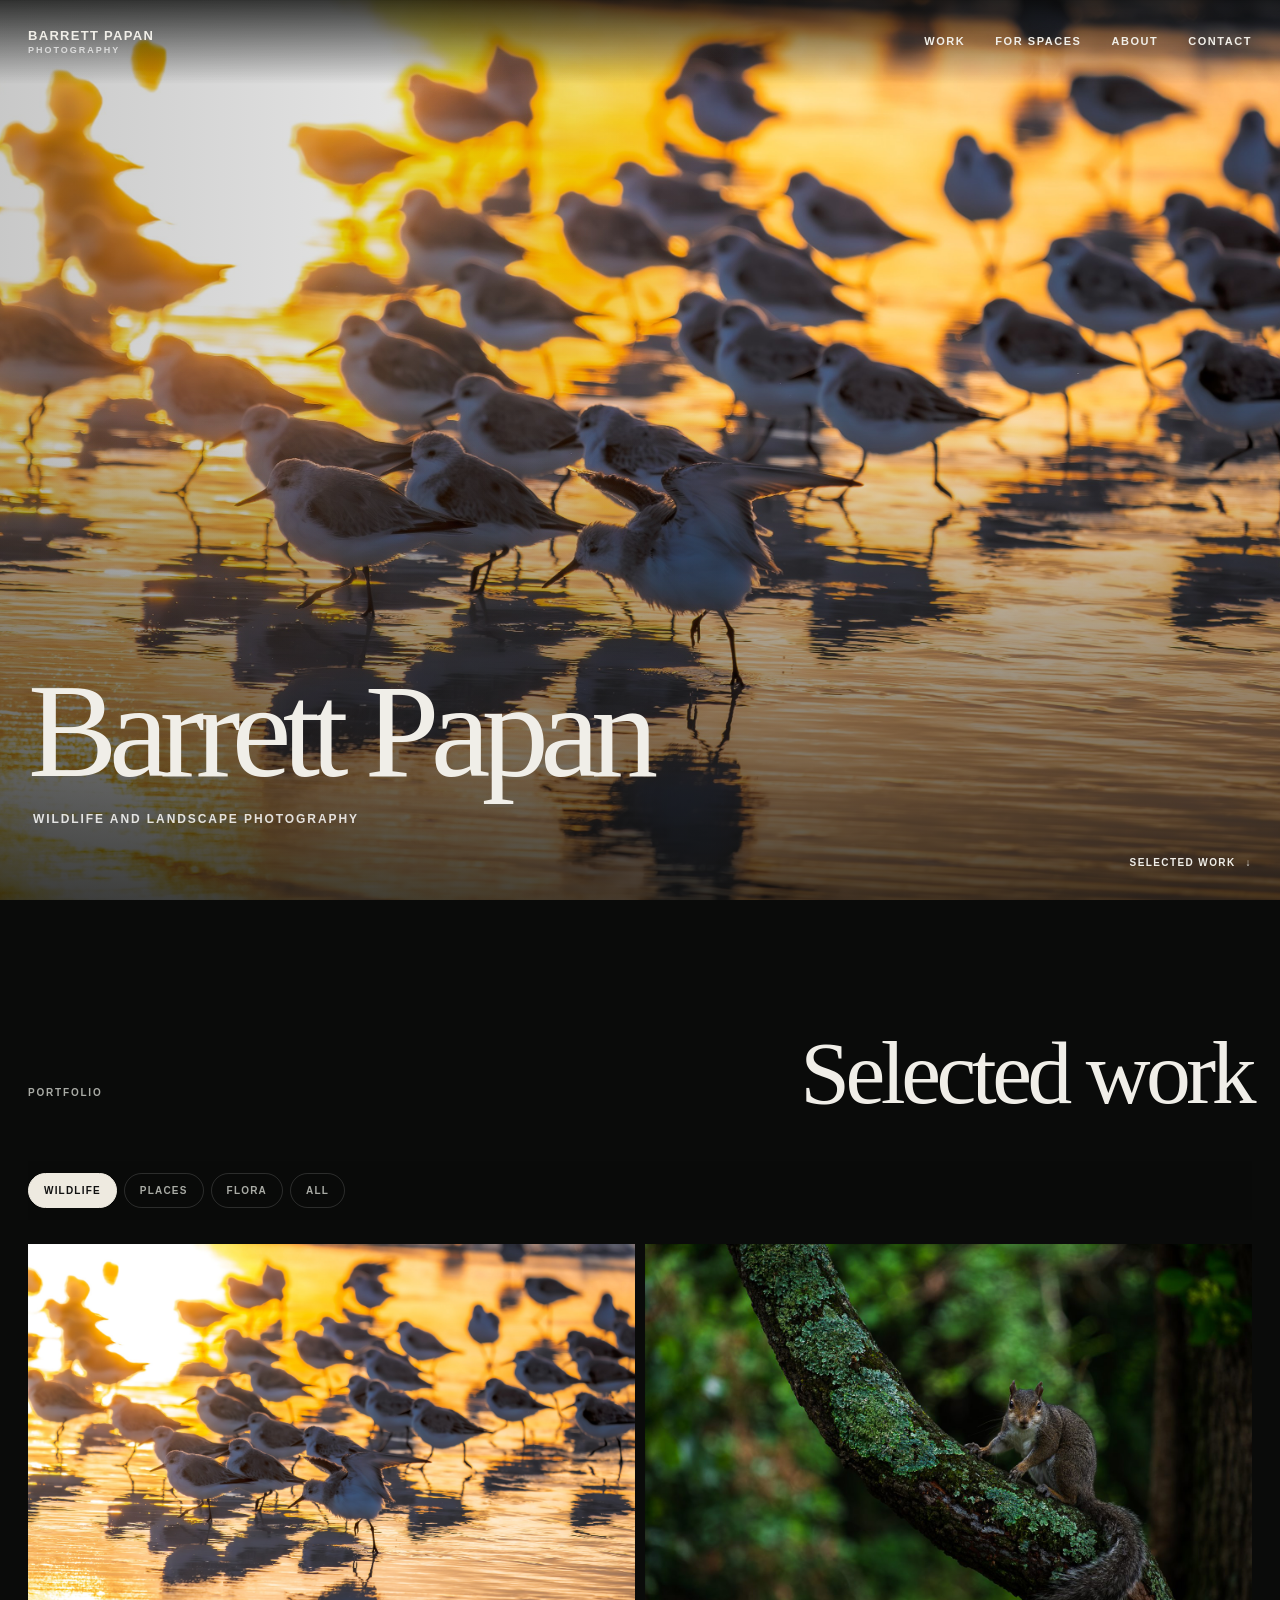
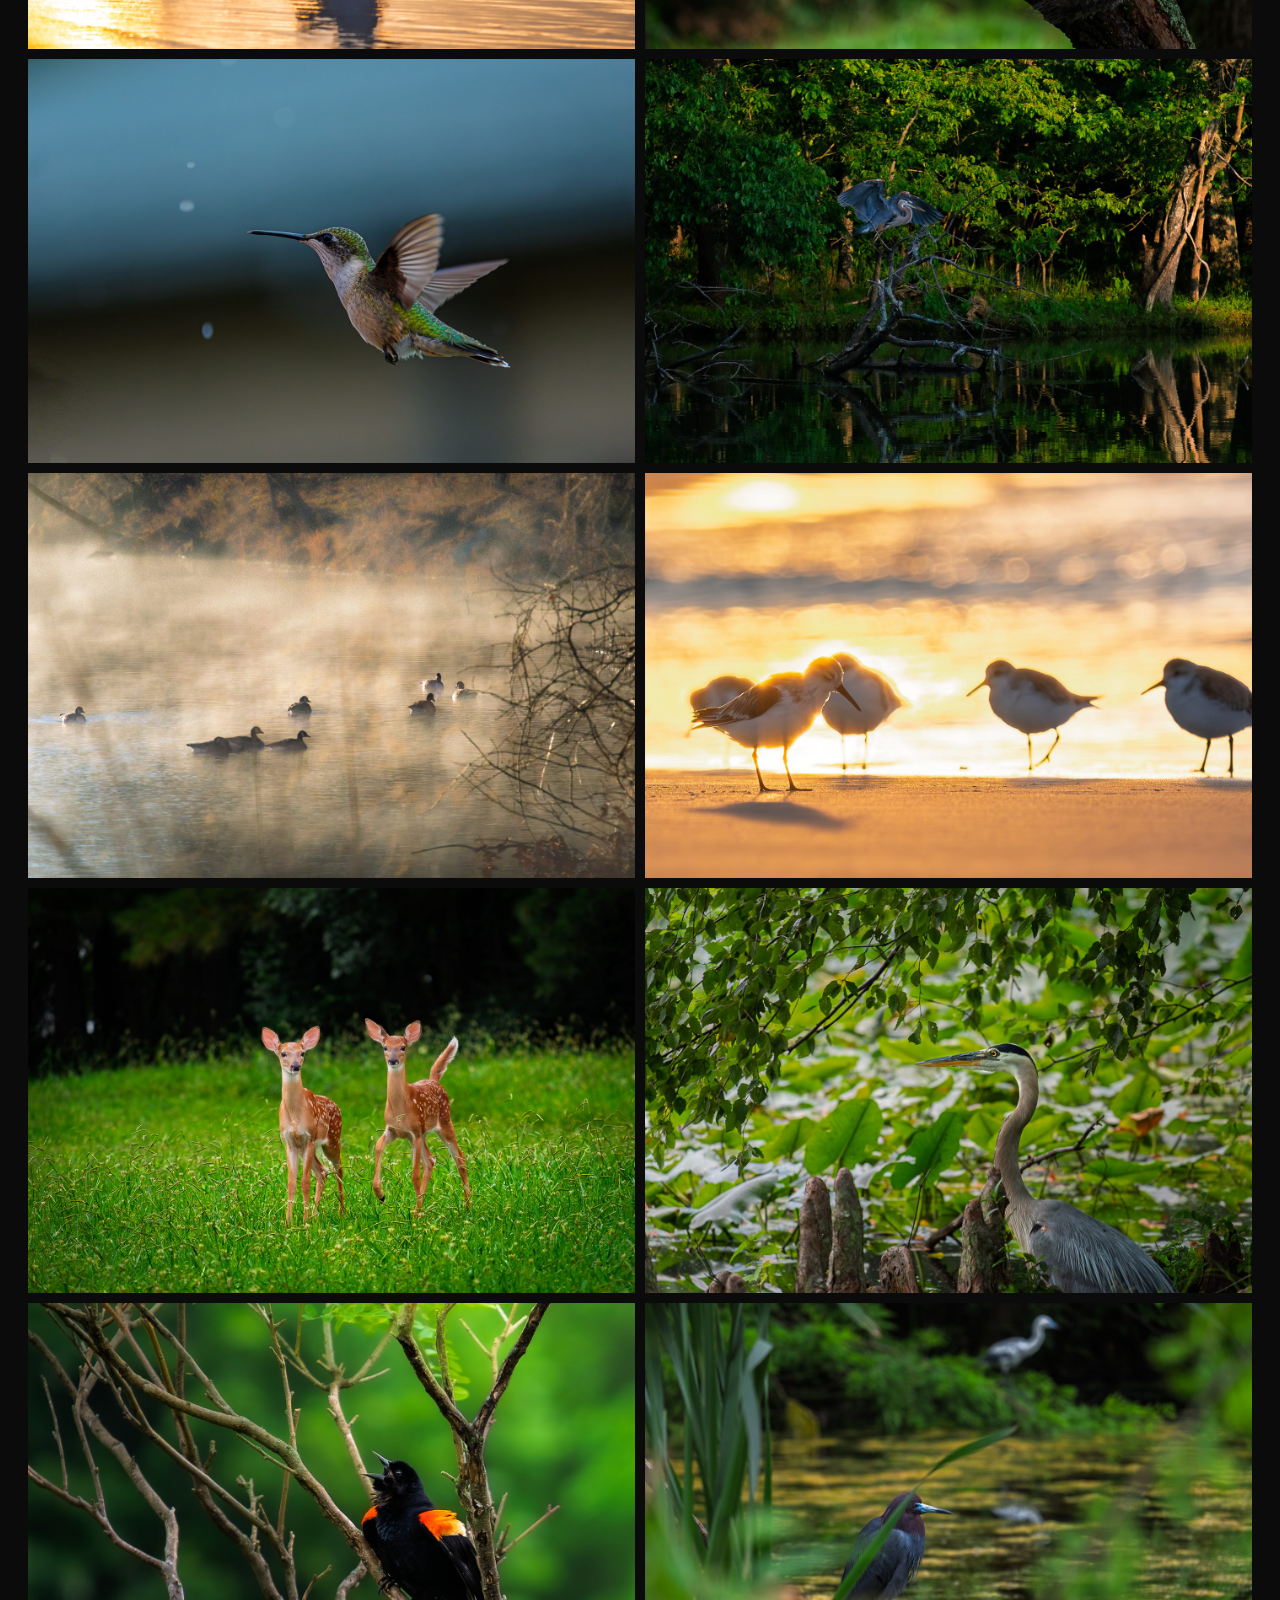
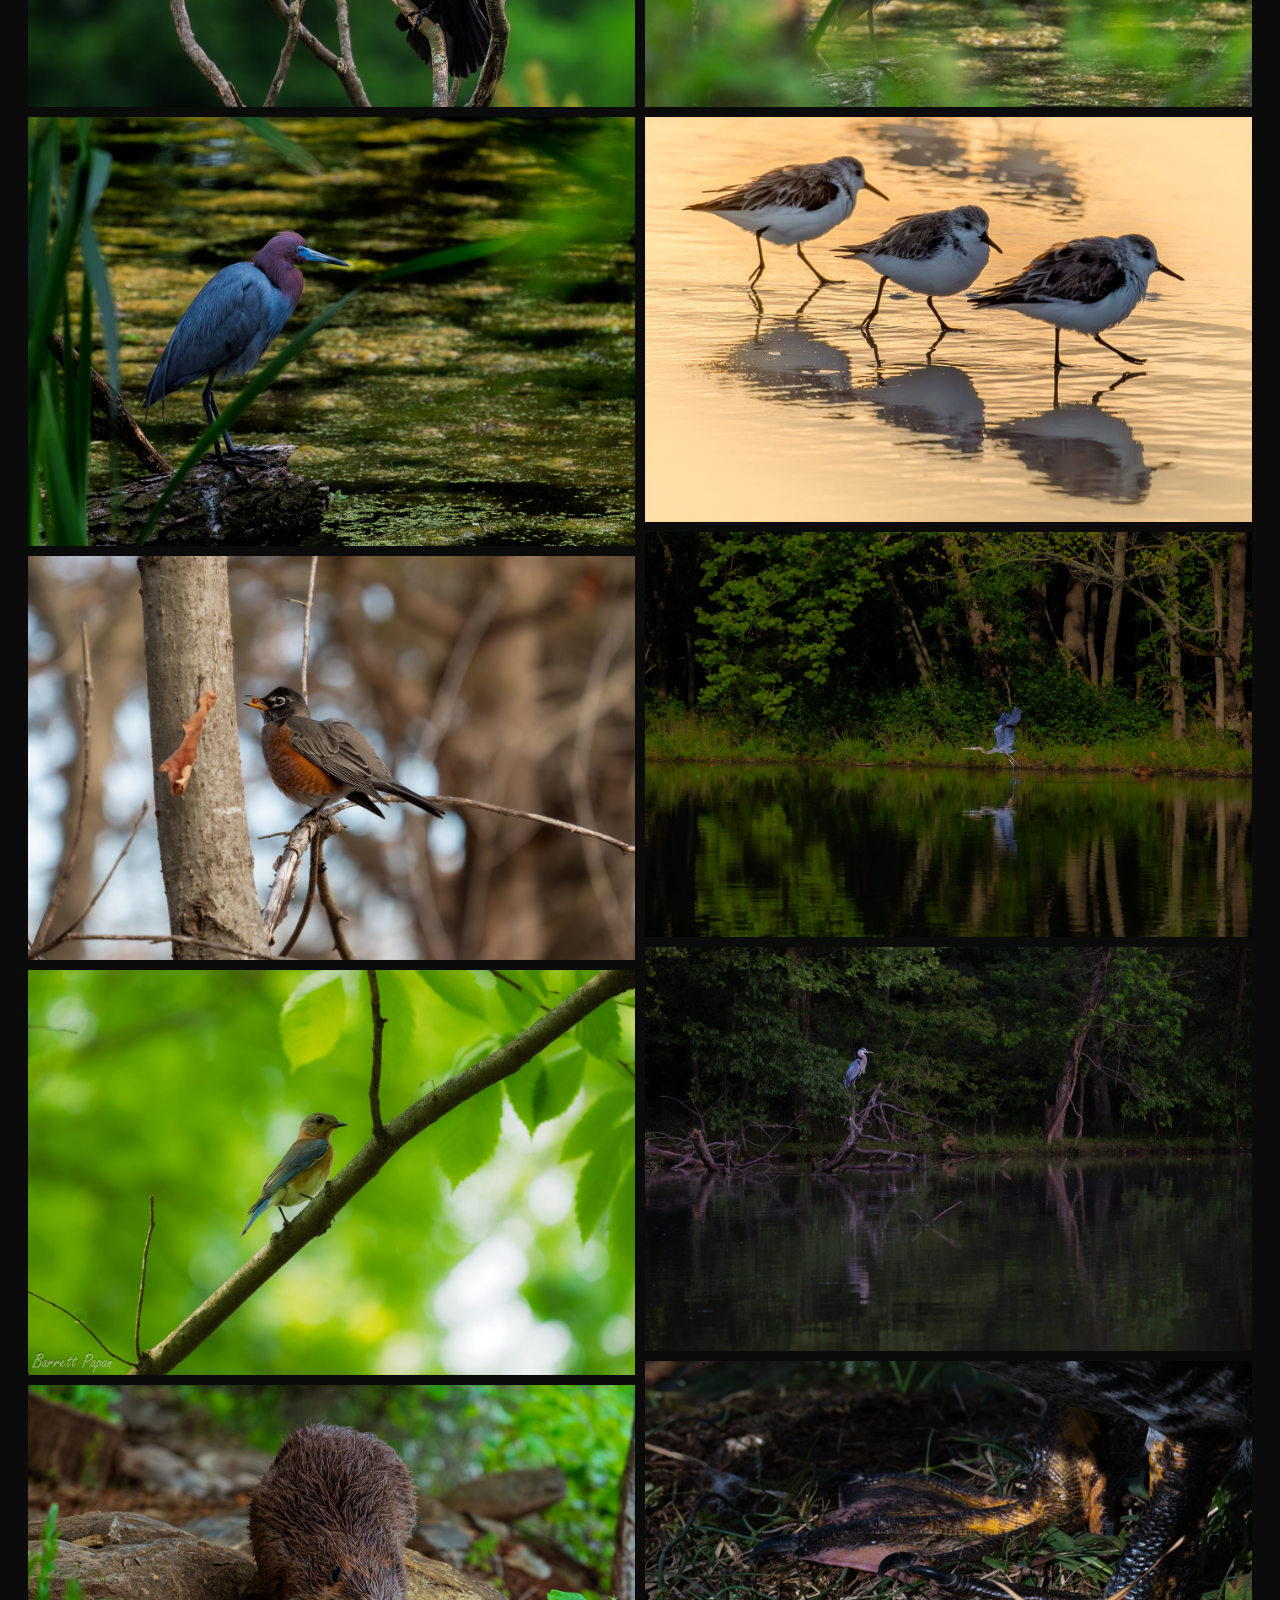
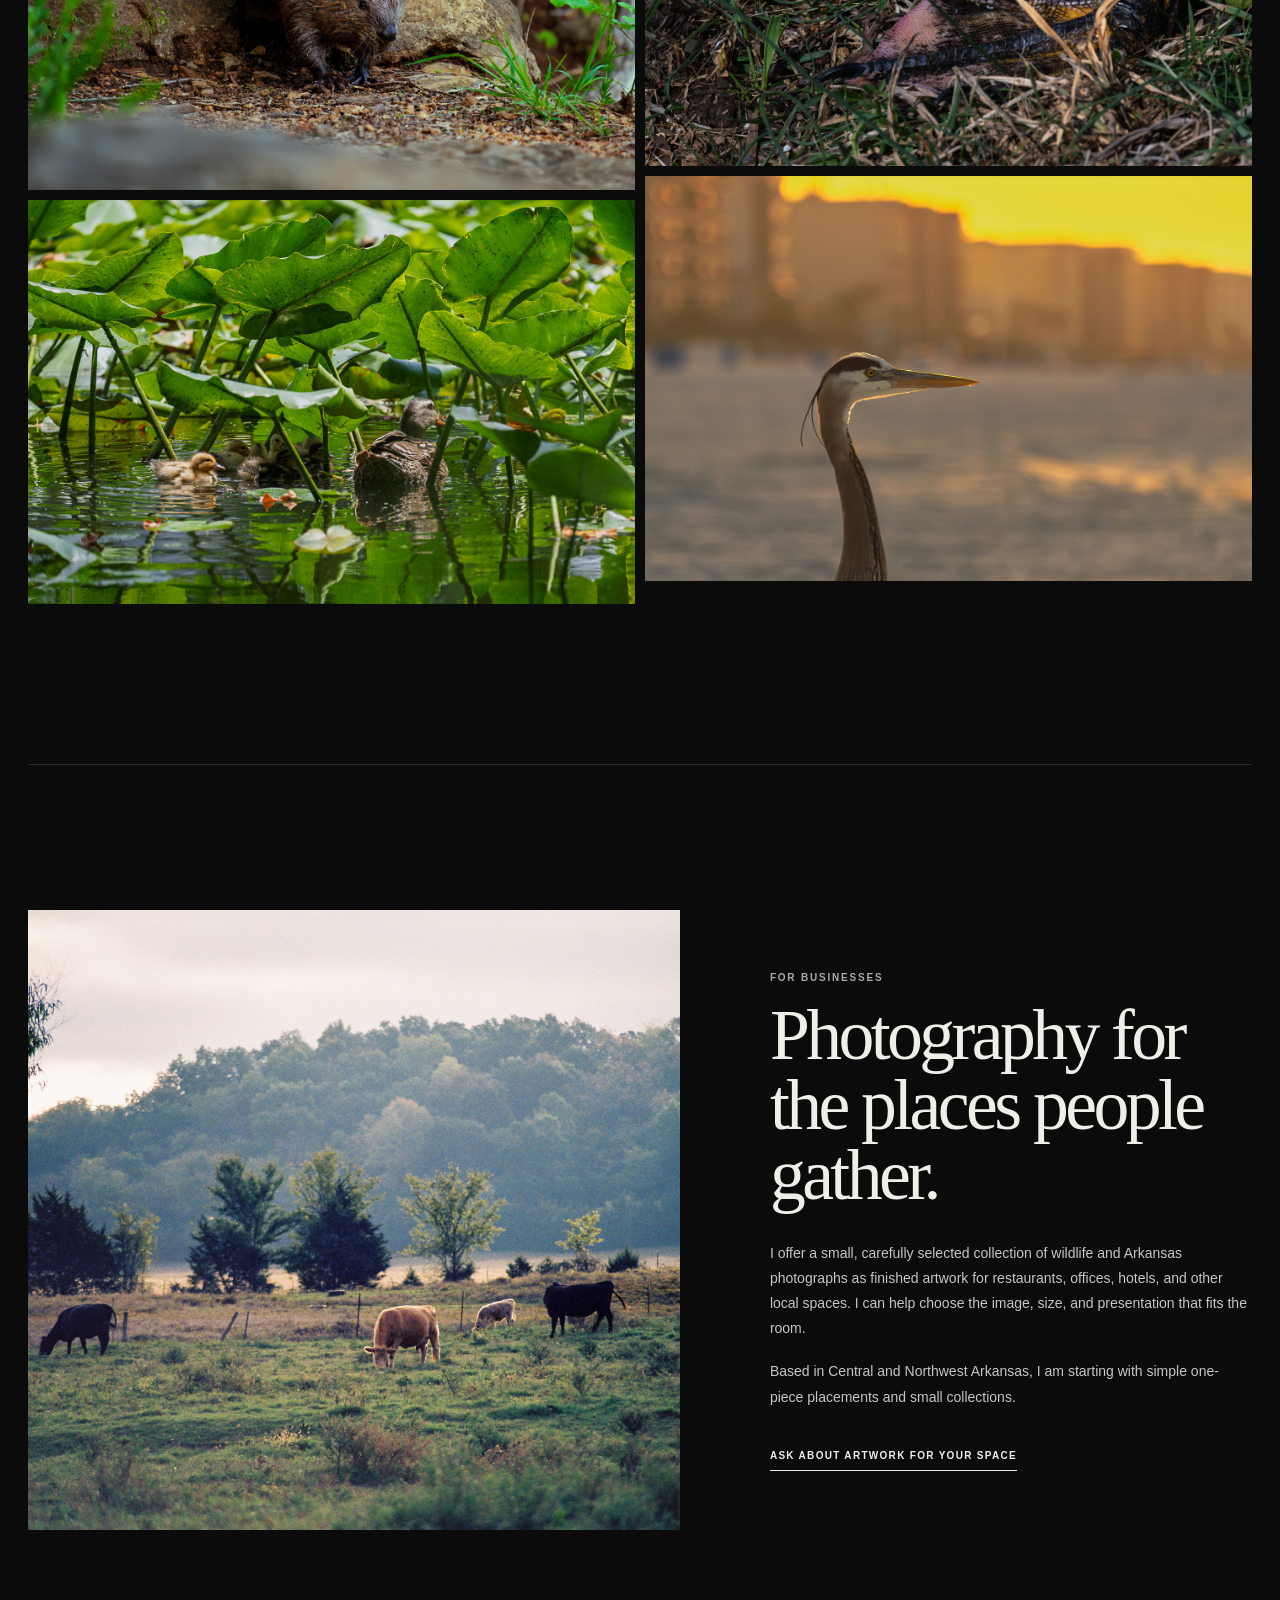
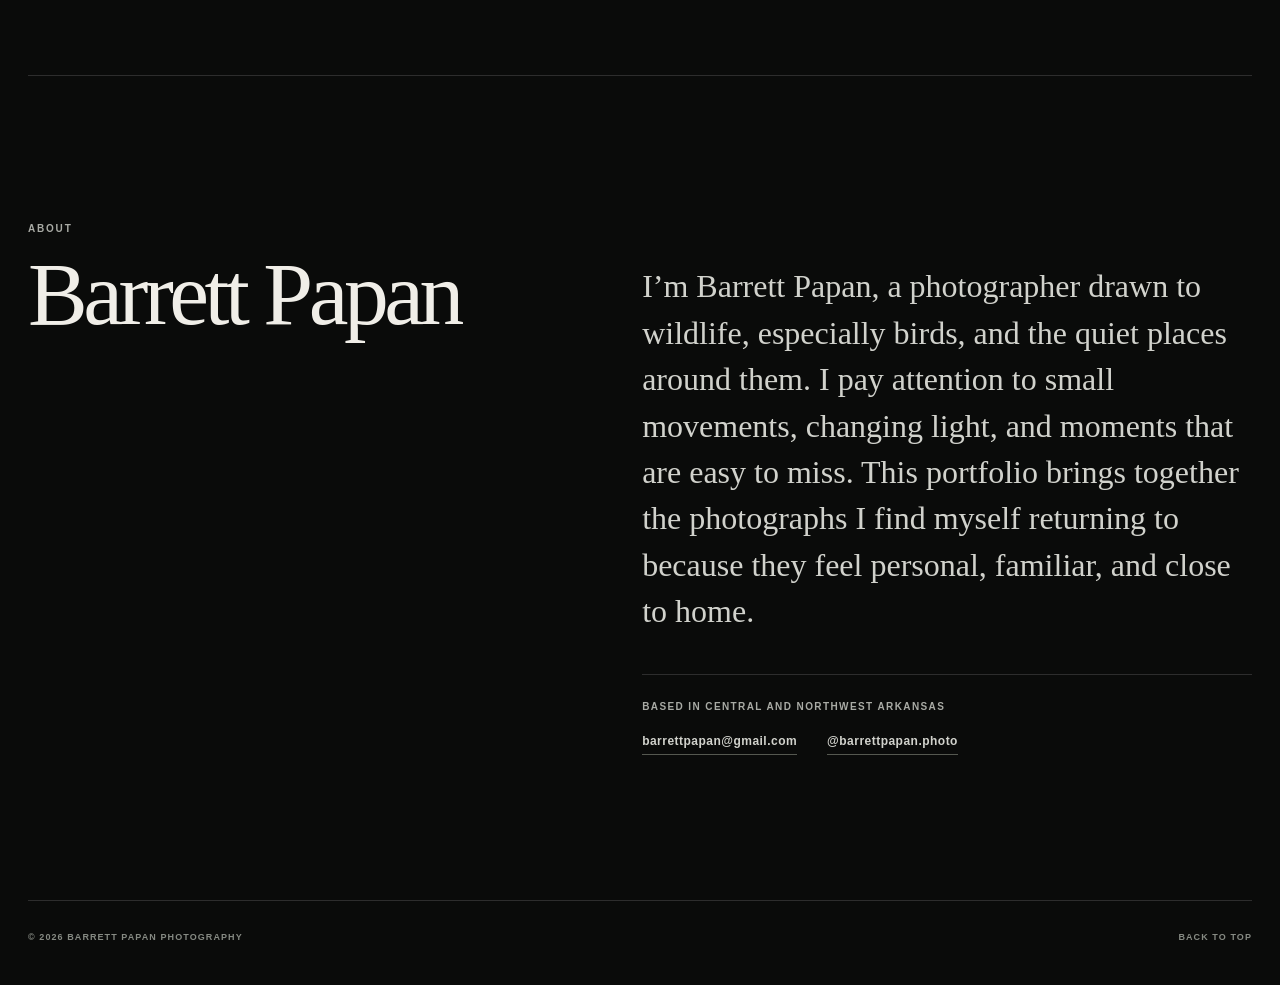
==== commit 29133fd2: "Add artwork services section" ====
--- a/index.html
+++ b/index.html
@@ -79,6 +79,7 @@
     <button class="menu-button" type="button" aria-expanded="false" aria-controls="site-nav">Menu</button>
     <nav class="site-nav" id="site-nav" aria-label="Primary navigation">
       <a href="#work">Work</a>
+      <a href="#for-spaces">For spaces</a>
       <a href="#about">About</a>
       <a href="#contact">Contact</a>
     </nav>
@@ -108,7 +109,20 @@
         <button class="filter" type="button" data-filter="all" aria-pressed="false">All</button>
       </div>
 
-      <div class="gallery" id="gallery" aria-live="polite"></div>
+      <div class="gallery" id="gallery" role="region" aria-live="polite" aria-label="Wildlife photographs"></div>
+    </section>
+
+    <section class="for-spaces" id="for-spaces" aria-labelledby="for-spaces-title">
+      <div class="for-spaces-image">
+        <img src="images/large/pasture.jpg" alt="Cattle grazing in a quiet Arkansas pasture bordered by wooded hills." width="2728" height="1830" loading="lazy" decoding="async">
+      </div>
+      <div class="for-spaces-copy">
+        <p class="kicker">For businesses</p>
+        <h2 id="for-spaces-title">Photography for the places people gather.</h2>
+        <p>I offer a small, carefully selected collection of wildlife and Arkansas photographs as finished artwork for restaurants, offices, hotels, and other local spaces. I can help choose the image, size, and presentation that fits the room.</p>
+        <p>Based in Central and Northwest Arkansas, I am starting with simple one-piece placements and small collections.</p>
+        <a class="for-spaces-link" href="mailto:barrettpapan@gmail.com?subject=Artwork%20for%20my%20space">Ask about artwork for your space</a>
+      </div>
     </section>
 
     <section class="about" id="about" aria-labelledby="about-title">
--- a/styles.css
+++ b/styles.css
@@ -204,6 +204,7 @@
 }
 
 .work,
+.for-spaces,
 .about,
 footer {
   width: var(--page);
@@ -315,6 +316,65 @@
   outline-offset: 3px;
 }
 
+.for-spaces {
+  display: grid;
+  grid-template-columns: minmax(0, 1.15fr) minmax(320px, 0.85fr);
+  gap: clamp(40px, 7vw, 110px);
+  align-items: center;
+  padding: 145px 0;
+  border-top: 1px solid var(--line);
+}
+
+.for-spaces-image {
+  min-height: 620px;
+  overflow: hidden;
+  background: var(--surface);
+}
+
+.for-spaces-image img {
+  width: 100%;
+  height: 100%;
+  min-height: 620px;
+  object-fit: cover;
+}
+
+.for-spaces-copy {
+  max-width: 620px;
+}
+
+.for-spaces-copy h2 {
+  max-width: 610px;
+  margin: 0 0 30px;
+  font-family: Georgia, "Times New Roman", serif;
+  font-size: clamp(46px, 5.6vw, 82px);
+  font-weight: 400;
+  letter-spacing: -0.05em;
+  line-height: 0.98;
+}
+
+.for-spaces-copy > p:not(.kicker) {
+  margin: 0 0 18px;
+  color: #c5c7c1;
+  font-size: 14px;
+  line-height: 1.8;
+}
+
+.for-spaces-link {
+  display: inline-block;
+  margin-top: 20px;
+  padding-bottom: 7px;
+  border-bottom: 1px solid #eeeae0;
+  font-size: 10px;
+  font-weight: 700;
+  letter-spacing: 0.13em;
+  text-transform: uppercase;
+}
+
+.for-spaces-link:hover,
+.for-spaces-link:focus-visible {
+  color: var(--muted);
+}
+
 .about {
   display: grid;
   grid-template-columns: 0.9fr 1.1fr;
@@ -508,6 +568,15 @@
   .about {
     grid-template-columns: 1fr;
     gap: 25px;
+  }
+
+  .for-spaces {
+    grid-template-columns: 1fr;
+  }
+
+  .for-spaces-image,
+  .for-spaces-image img {
+    min-height: 480px;
   }
 
   .about-copy {
@@ -602,6 +671,20 @@
     padding: 100px 0;
   }
 
+  .for-spaces {
+    gap: 36px;
+    padding: 100px 0;
+  }
+
+  .for-spaces-image,
+  .for-spaces-image img {
+    min-height: 0;
+  }
+
+  .for-spaces-copy h2 {
+    font-size: clamp(44px, 14vw, 66px);
+  }
+
   .contact-links {
     align-items: flex-start;
     flex-direction: column;
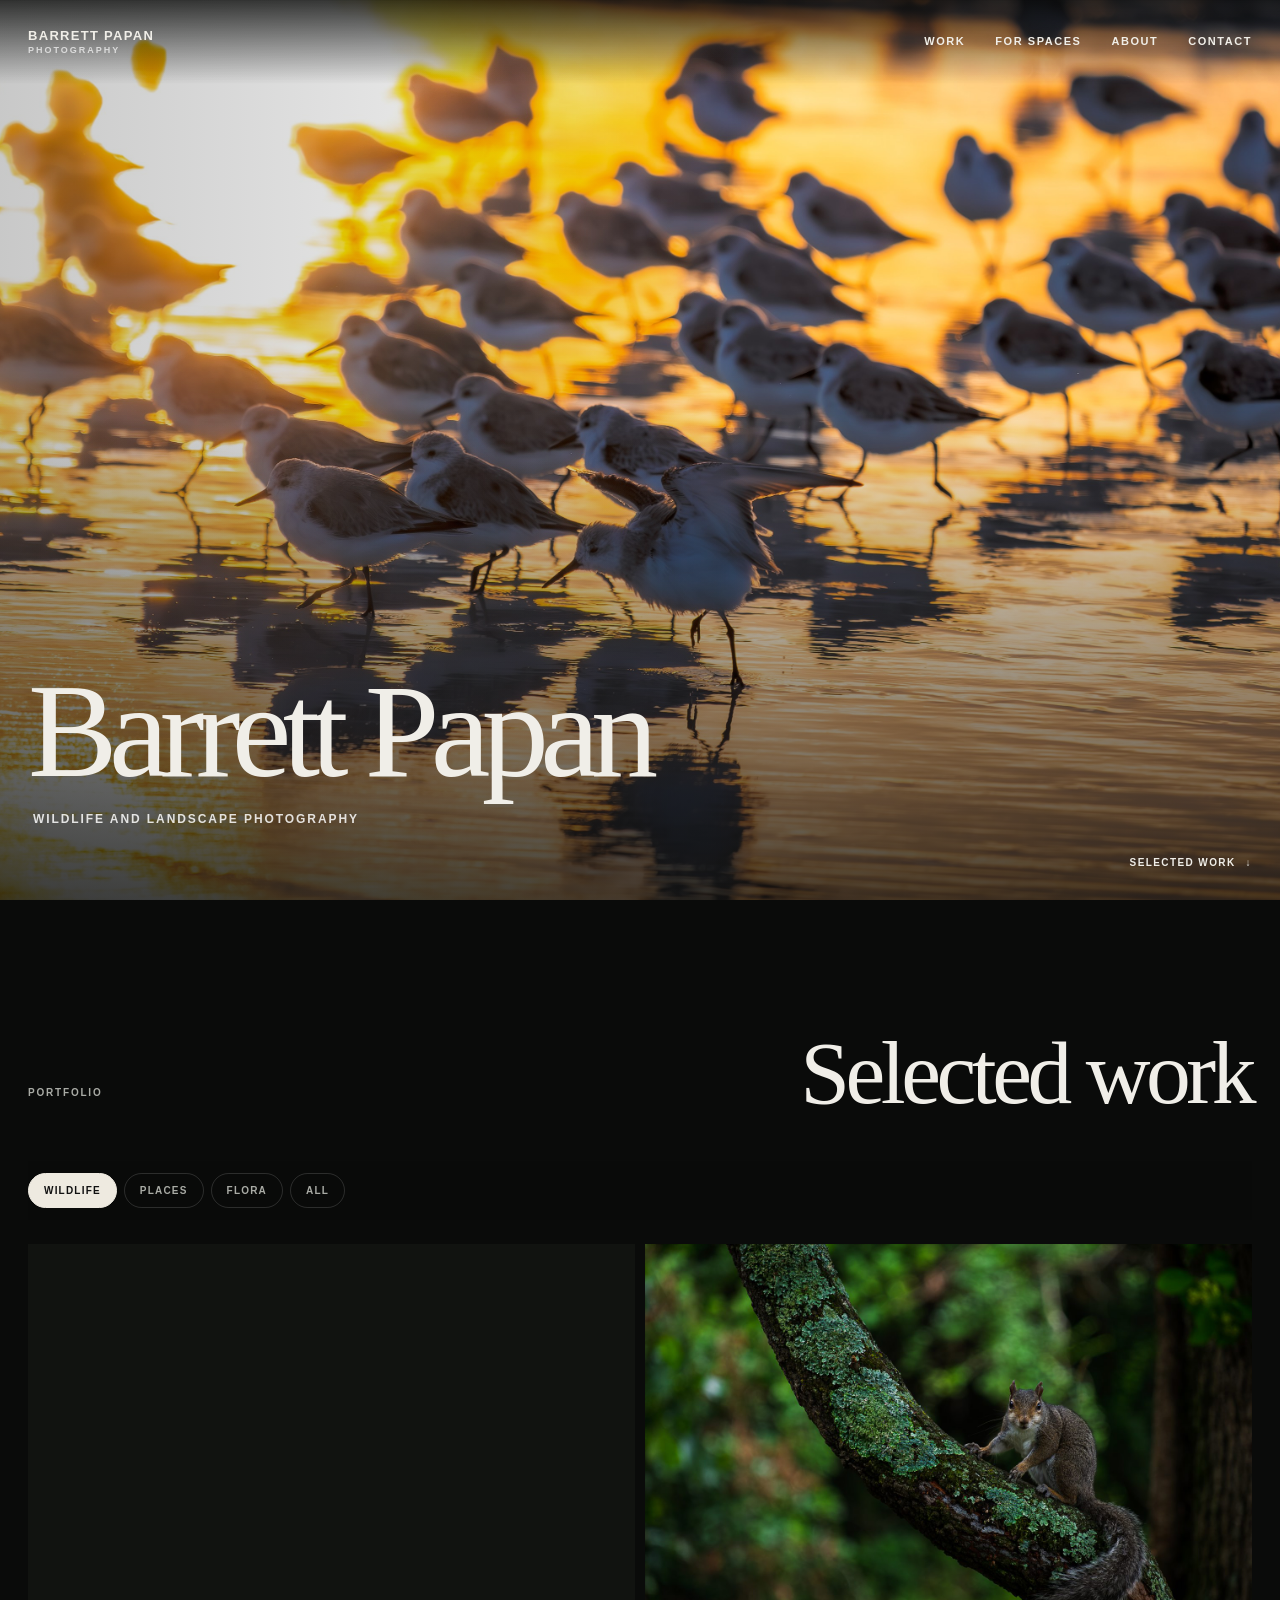
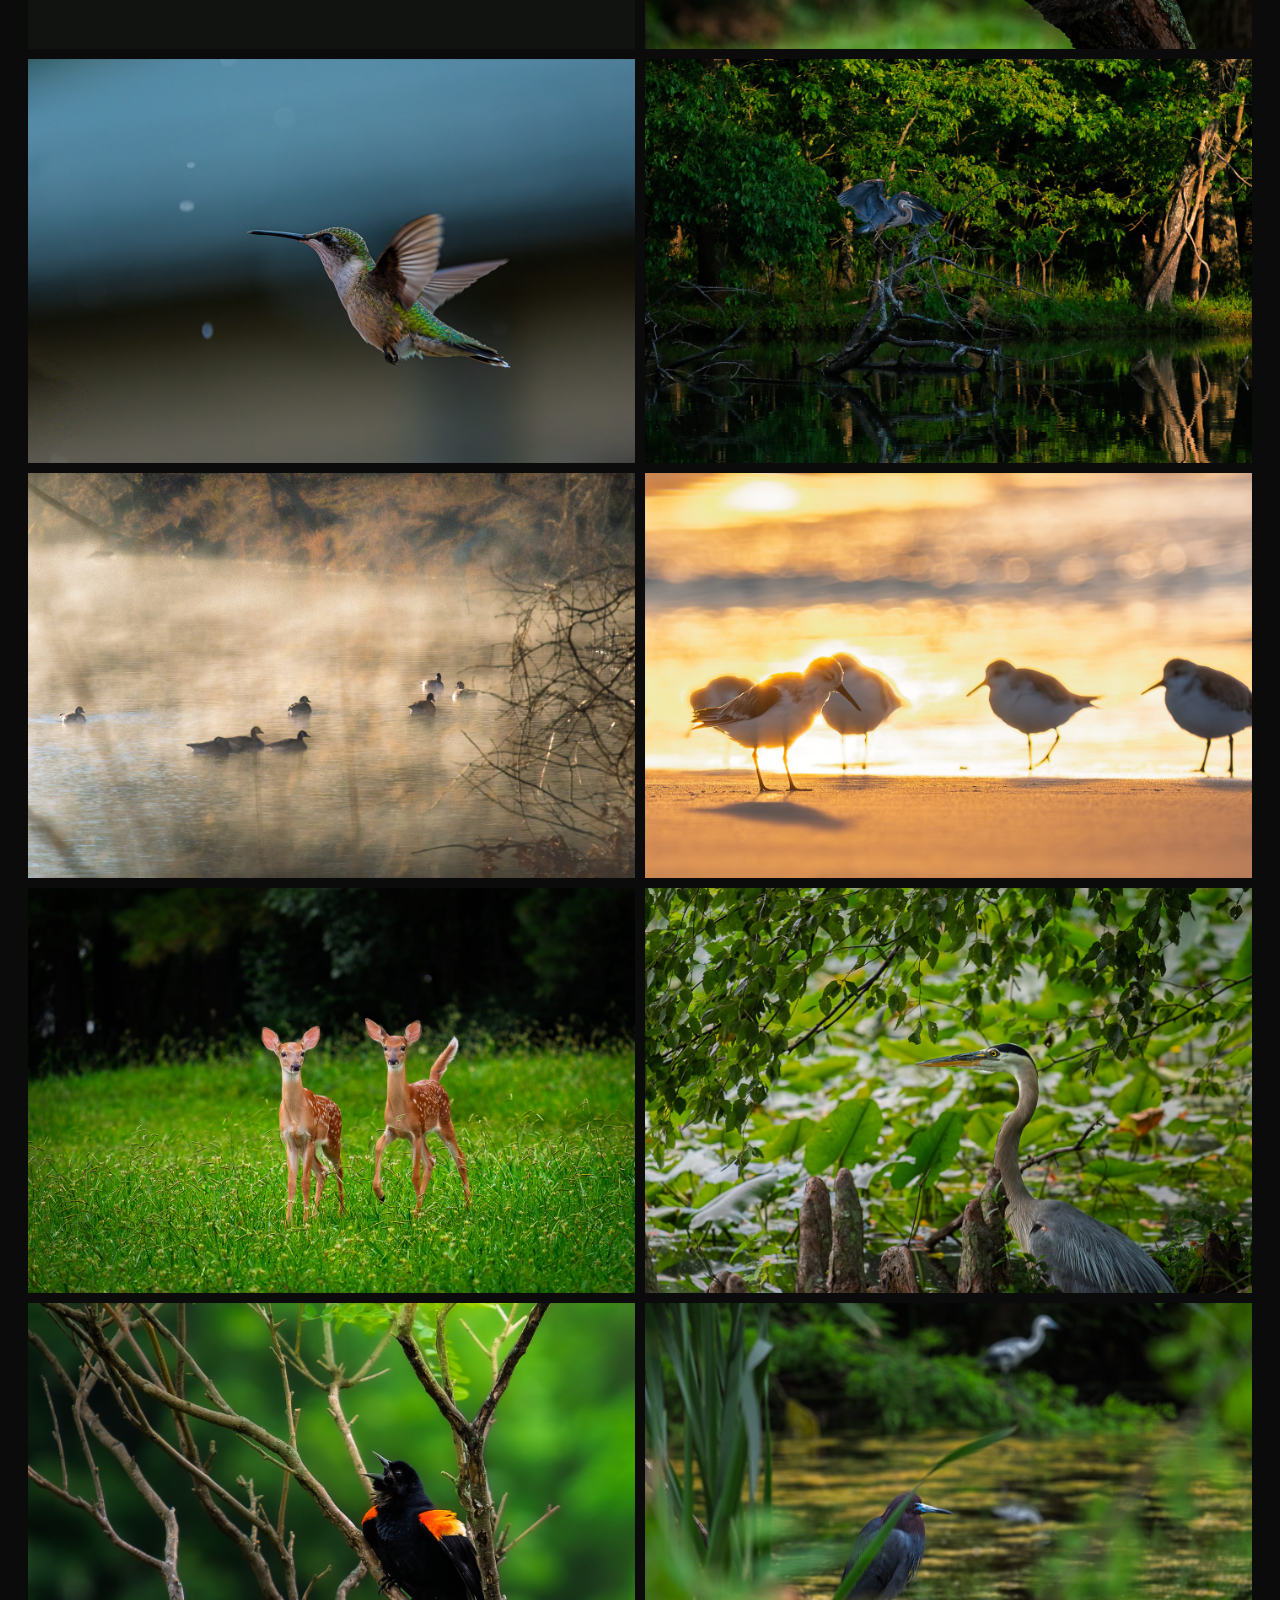
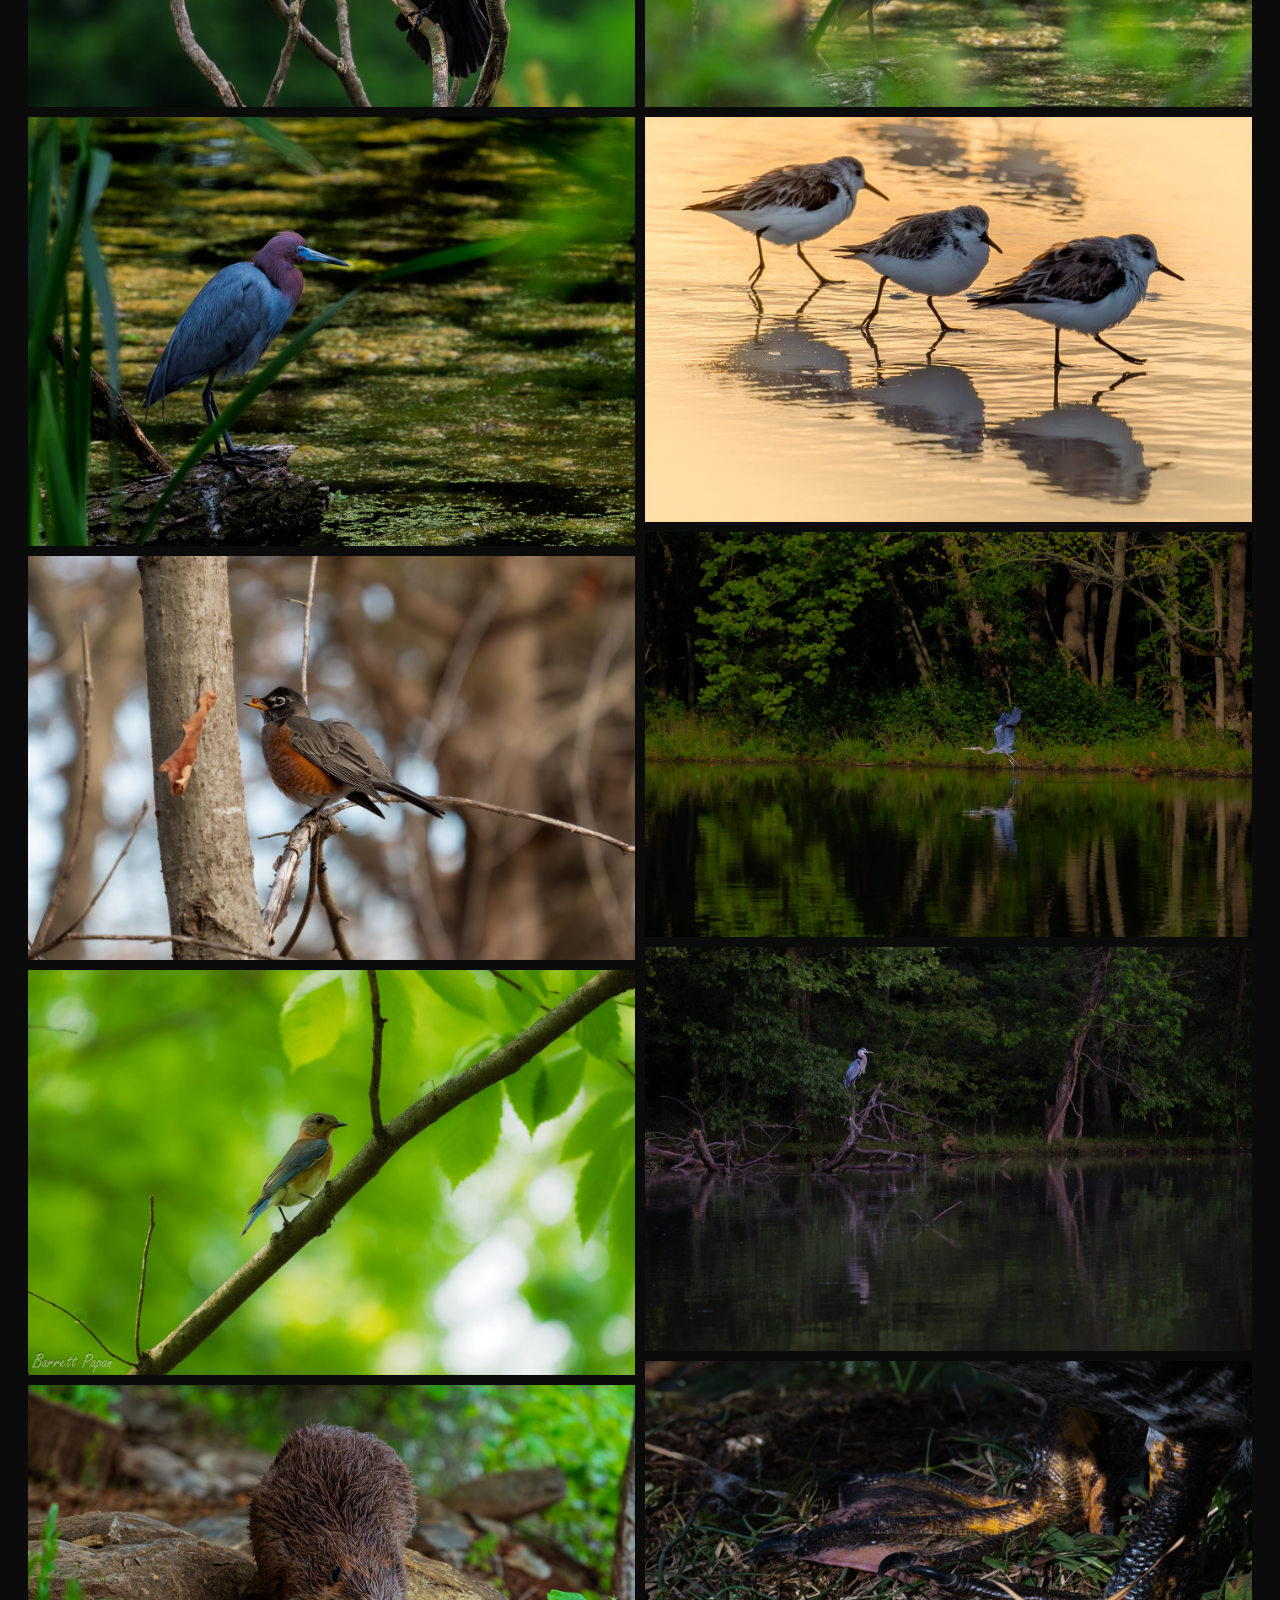
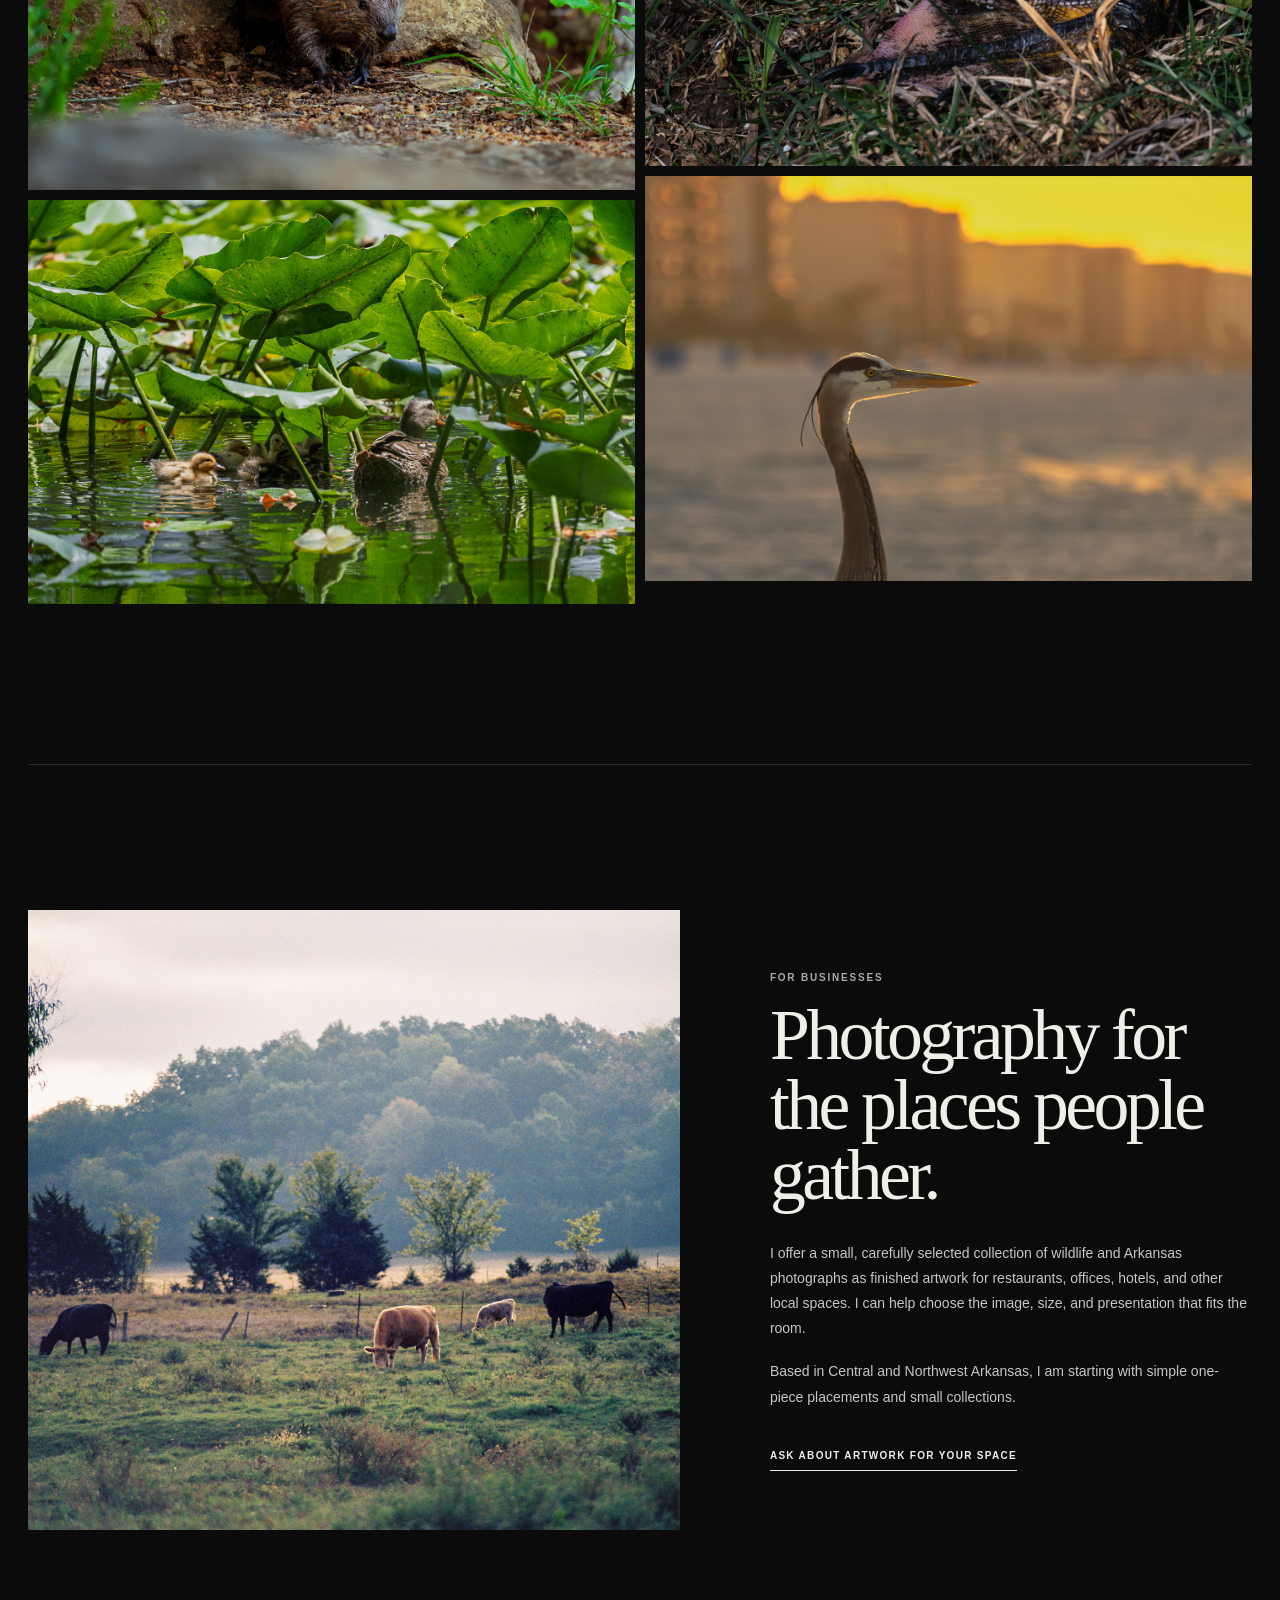
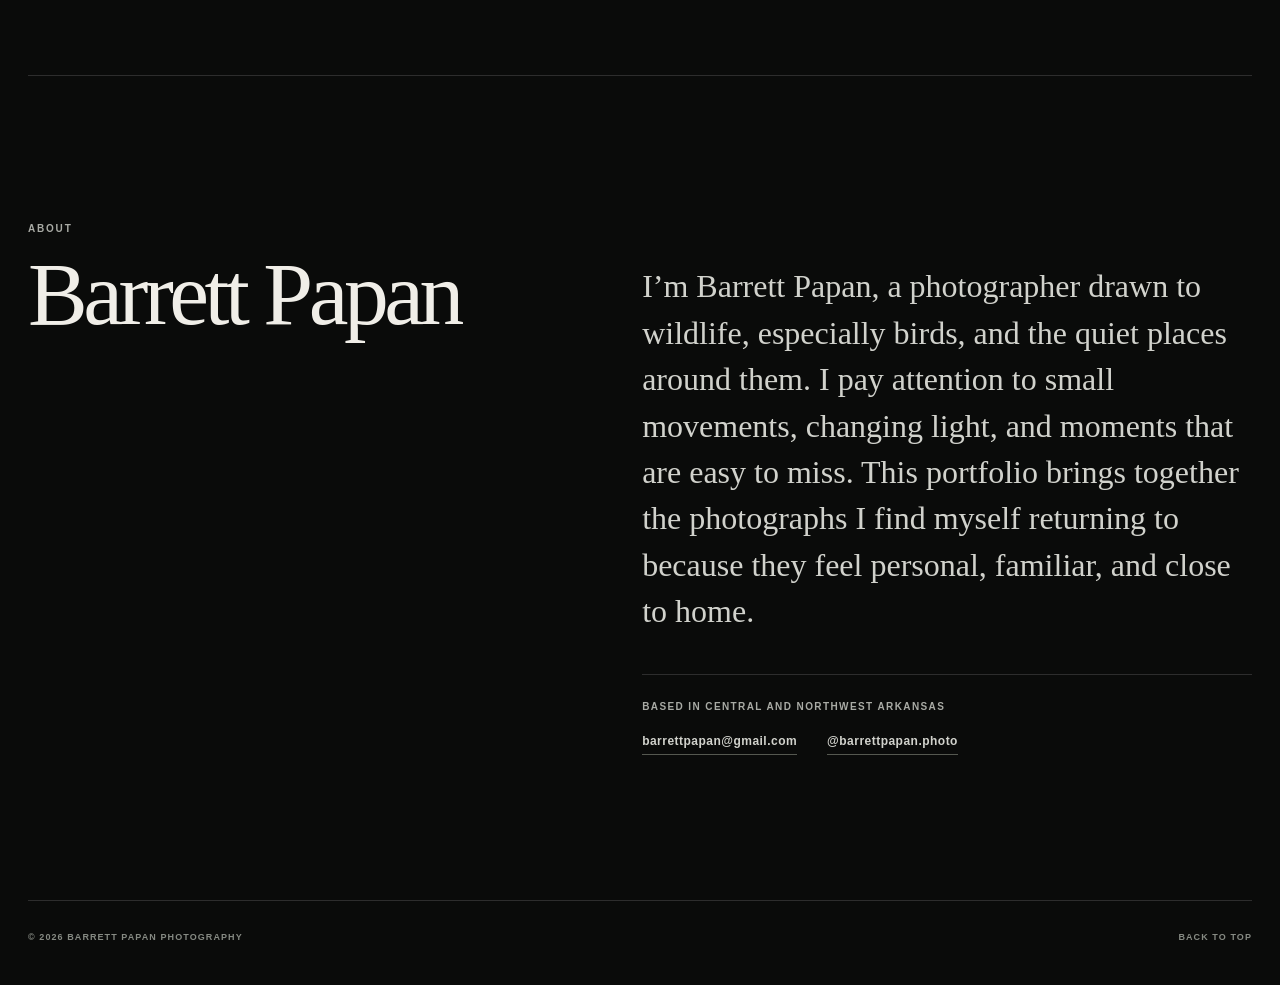
==== commit 29fa77fa: "Add artwork inquiry form" ====
--- a/index.html
+++ b/index.html
@@ -121,7 +121,7 @@
         <h2 id="for-spaces-title">Photography for the places people gather.</h2>
         <p>I offer a small, carefully selected collection of wildlife and Arkansas photographs as finished artwork for restaurants, offices, hotels, and other local spaces. I can help choose the image, size, and presentation that fits the room.</p>
         <p>Based in Central and Northwest Arkansas, I am starting with simple one-piece placements and small collections.</p>
-        <a class="for-spaces-link" href="mailto:barrettpapan@gmail.com?subject=Artwork%20for%20my%20space">Ask about artwork for your space</a>
+        <a class="for-spaces-link" href="artwork-inquiry.html">Ask about artwork for your space</a>
       </div>
     </section>
 
--- a/styles.css
+++ b/styles.css
@@ -375,6 +375,238 @@
   color: var(--muted);
 }
 
+.inner-page {
+  min-height: 100svh;
+  padding-top: 84px;
+  background:
+    radial-gradient(circle at 85% 10%, rgba(115, 126, 100, 0.12), transparent 38%),
+    var(--background);
+}
+
+.inner-page .site-header {
+  border-bottom: 1px solid var(--line);
+  background: rgba(8, 9, 8, 0.96);
+  backdrop-filter: blur(16px);
+}
+
+.inquiry-shell {
+  display: grid;
+  grid-template-columns: minmax(300px, 0.72fr) minmax(520px, 1.28fr);
+  gap: clamp(60px, 9vw, 150px);
+  width: var(--page);
+  margin-inline: auto;
+  padding: clamp(80px, 10vw, 150px) 0;
+}
+
+.inquiry-intro {
+  align-self: start;
+  position: sticky;
+  top: 150px;
+}
+
+.inquiry-intro h1,
+.thank-you-card h1 {
+  margin: 0;
+  font-family: Georgia, "Times New Roman", serif;
+  font-size: clamp(52px, 6.7vw, 104px);
+  font-weight: 400;
+  letter-spacing: -0.055em;
+  line-height: 0.96;
+}
+
+.inquiry-intro > p:not(.kicker),
+.thank-you-card > p:not(.kicker) {
+  max-width: 580px;
+  margin: 28px 0 0;
+  color: #c5c7c1;
+  font-size: 14px;
+  line-height: 1.8;
+}
+
+.inquiry-form {
+  display: grid;
+  gap: 28px;
+  padding: clamp(30px, 4vw, 58px);
+  border: 1px solid var(--line);
+  background: rgba(17, 19, 16, 0.72);
+}
+
+.form-row {
+  display: grid;
+  grid-template-columns: repeat(2, minmax(0, 1fr));
+  gap: 20px;
+}
+
+.form-field {
+  display: grid;
+  gap: 9px;
+}
+
+.form-field label,
+.form-legend {
+  color: #d8d8d2;
+  font-size: 10px;
+  font-weight: 700;
+  letter-spacing: 0.12em;
+  text-transform: uppercase;
+}
+
+.form-field .optional {
+  color: #7f827b;
+  font-weight: 600;
+  letter-spacing: 0.04em;
+  text-transform: none;
+}
+
+.form-field input,
+.form-field select,
+.form-field textarea {
+  width: 100%;
+  border: 1px solid #42453f;
+  border-radius: 0;
+  padding: 13px 14px;
+  background: #0d0f0c;
+  color: var(--text);
+  font: inherit;
+  font-size: 16px;
+}
+
+.form-field select {
+  cursor: pointer;
+}
+
+.form-field textarea {
+  min-height: 150px;
+  resize: vertical;
+}
+
+.form-field input:focus,
+.form-field select:focus,
+.form-field textarea:focus {
+  border-color: #eeeae0;
+  outline: 2px solid rgba(238, 234, 224, 0.22);
+  outline-offset: 2px;
+}
+
+.form-help {
+  margin: -2px 0 0;
+  color: #8f928b;
+  font-size: 11px;
+  line-height: 1.6;
+}
+
+.form-actions {
+  display: flex;
+  flex-wrap: wrap;
+  gap: 18px 26px;
+  align-items: center;
+  padding-top: 5px;
+}
+
+.submit-button,
+.copy-email-button,
+.return-link {
+  border: 1px solid #eeeae0;
+  padding: 13px 18px;
+  background: #eeeae0;
+  color: #111;
+  cursor: pointer;
+  font-size: 10px;
+  font-weight: 750;
+  letter-spacing: 0.12em;
+  text-transform: uppercase;
+}
+
+.submit-button:hover,
+.submit-button:focus-visible,
+.copy-email-button:hover,
+.copy-email-button:focus-visible,
+.return-link:hover,
+.return-link:focus-visible {
+  background: transparent;
+  color: #eeeae0;
+}
+
+.form-privacy {
+  max-width: 390px;
+  margin: 0;
+  color: #81847d;
+  font-size: 10px;
+  line-height: 1.6;
+}
+
+.form-fallback {
+  display: grid;
+  gap: 10px;
+  margin-top: 38px;
+  padding-top: 24px;
+  border-top: 1px solid var(--line);
+}
+
+.form-fallback p {
+  margin: 0;
+  color: #a9aba5;
+  font-size: 12px;
+  line-height: 1.6;
+}
+
+.email-address {
+  color: var(--text);
+  font-size: 14px;
+  font-weight: 700;
+  overflow-wrap: anywhere;
+}
+
+.copy-email-button {
+  justify-self: start;
+  padding: 10px 13px;
+  background: transparent;
+  color: #eeeae0;
+}
+
+.copy-email-button:hover,
+.copy-email-button:focus-visible {
+  background: #eeeae0;
+  color: #111;
+}
+
+.copy-status {
+  min-height: 1.4em;
+  margin: 0;
+  color: #b8bcb3;
+  font-size: 11px;
+}
+
+.honeypot {
+  position: absolute;
+  left: -9999px;
+}
+
+.thank-you-main {
+  display: grid;
+  min-height: calc(100svh - 84px);
+  place-items: center;
+  width: var(--page);
+  margin-inline: auto;
+  padding: 80px 0;
+}
+
+.thank-you-card {
+  width: min(760px, 100%);
+  padding: clamp(38px, 7vw, 80px);
+  border: 1px solid var(--line);
+  background: rgba(17, 19, 16, 0.72);
+}
+
+.thank-you-card h1 {
+  font-size: clamp(50px, 7vw, 86px);
+}
+
+.return-link {
+  display: inline-block;
+  margin-top: 34px;
+}
+
 .about {
   display: grid;
   grid-template-columns: 0.9fr 1.1fr;
@@ -581,6 +813,15 @@
 
   .about-copy {
     margin-top: 0;
+  }
+
+  .inquiry-shell {
+    grid-template-columns: 1fr;
+    gap: 48px;
+  }
+
+  .inquiry-intro {
+    position: static;
   }
 }
 
@@ -743,6 +984,50 @@
   .lightbox-next {
     right: 6px;
   }
+
+  .inner-page {
+    padding-top: 70px;
+  }
+
+  .inner-page .site-nav {
+    position: static;
+    display: flex;
+    padding: 0;
+    border: 0;
+    background: none;
+  }
+
+  .inquiry-shell {
+    gap: 36px;
+    padding: 64px 0 80px;
+  }
+
+  .inquiry-form {
+    gap: 24px;
+    padding: 24px 18px;
+  }
+
+  .form-row {
+    grid-template-columns: 1fr;
+  }
+
+  .form-actions {
+    align-items: flex-start;
+    flex-direction: column;
+  }
+
+  .submit-button {
+    width: 100%;
+  }
+
+  .thank-you-main {
+    min-height: calc(100svh - 70px);
+    padding: 50px 0;
+  }
+
+  .thank-you-card {
+    padding: 34px 22px;
+  }
 }
 
 @media (prefers-reduced-motion: reduce) {
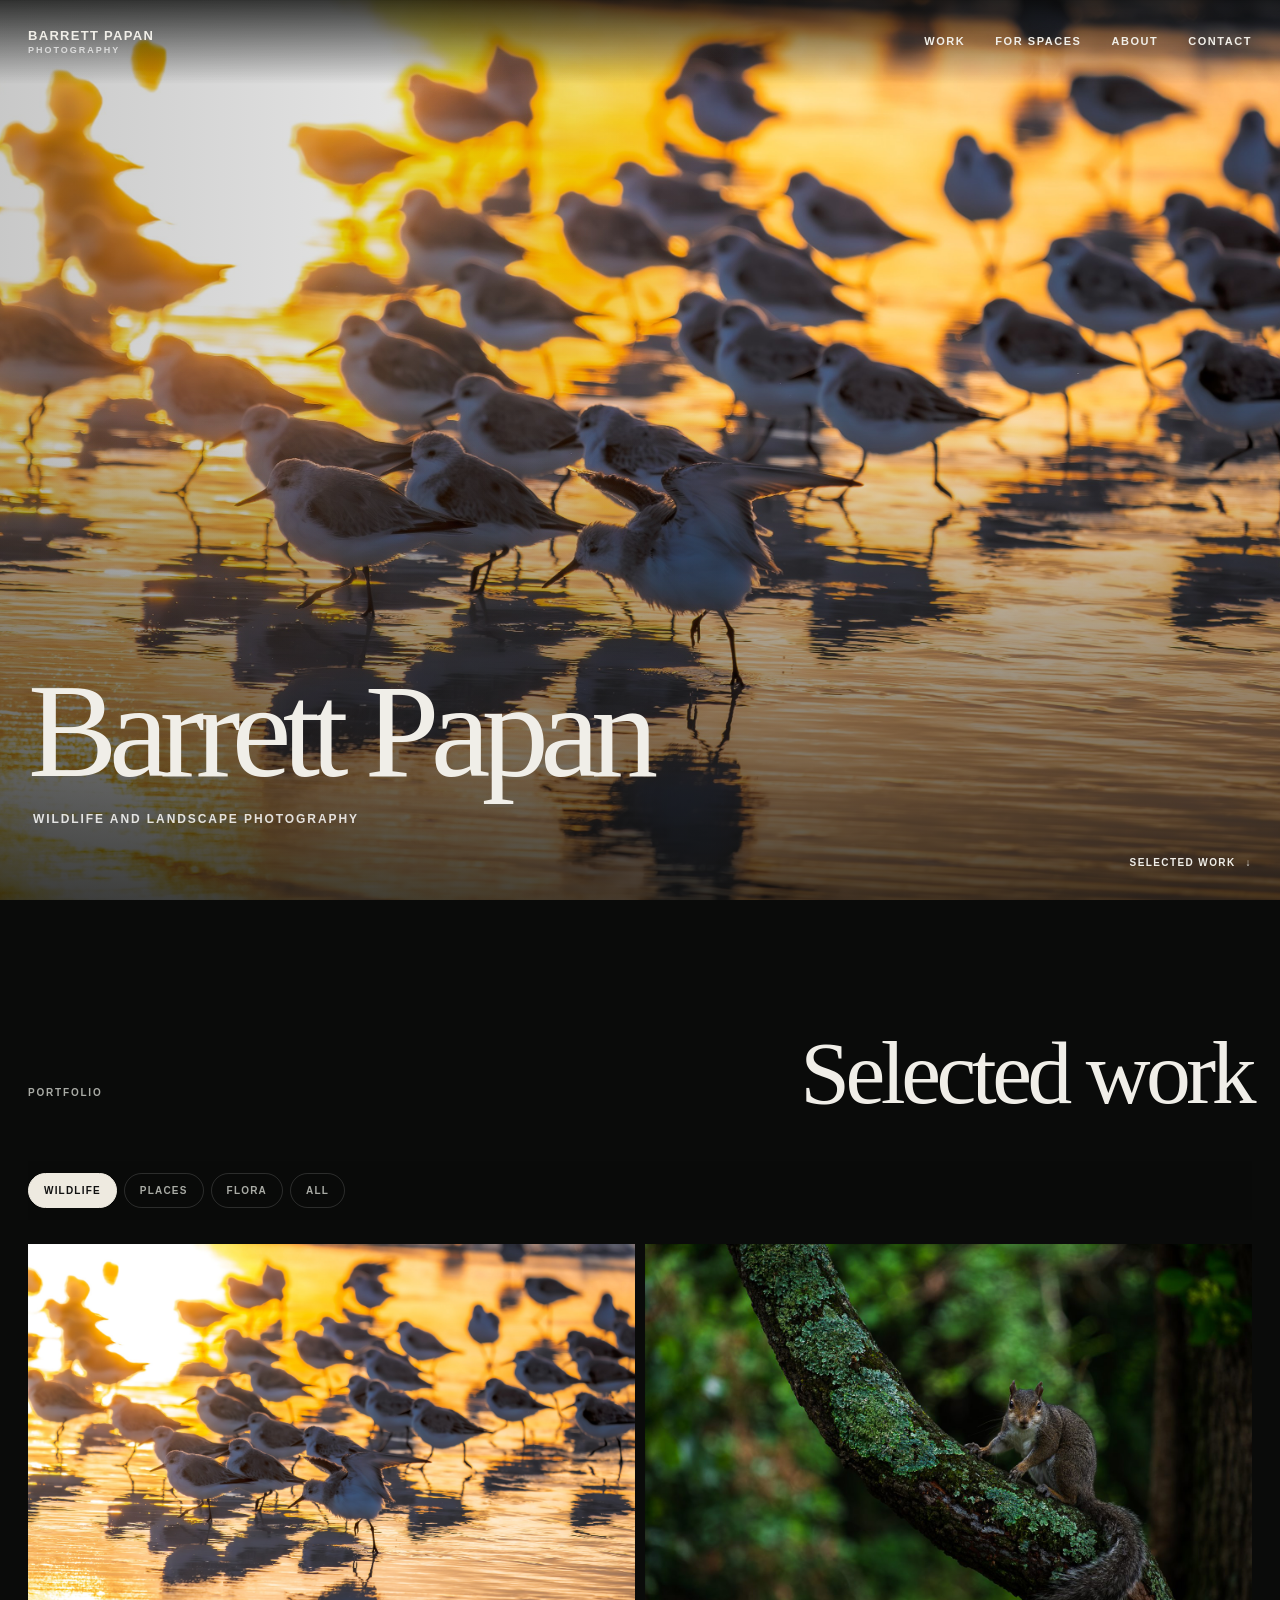
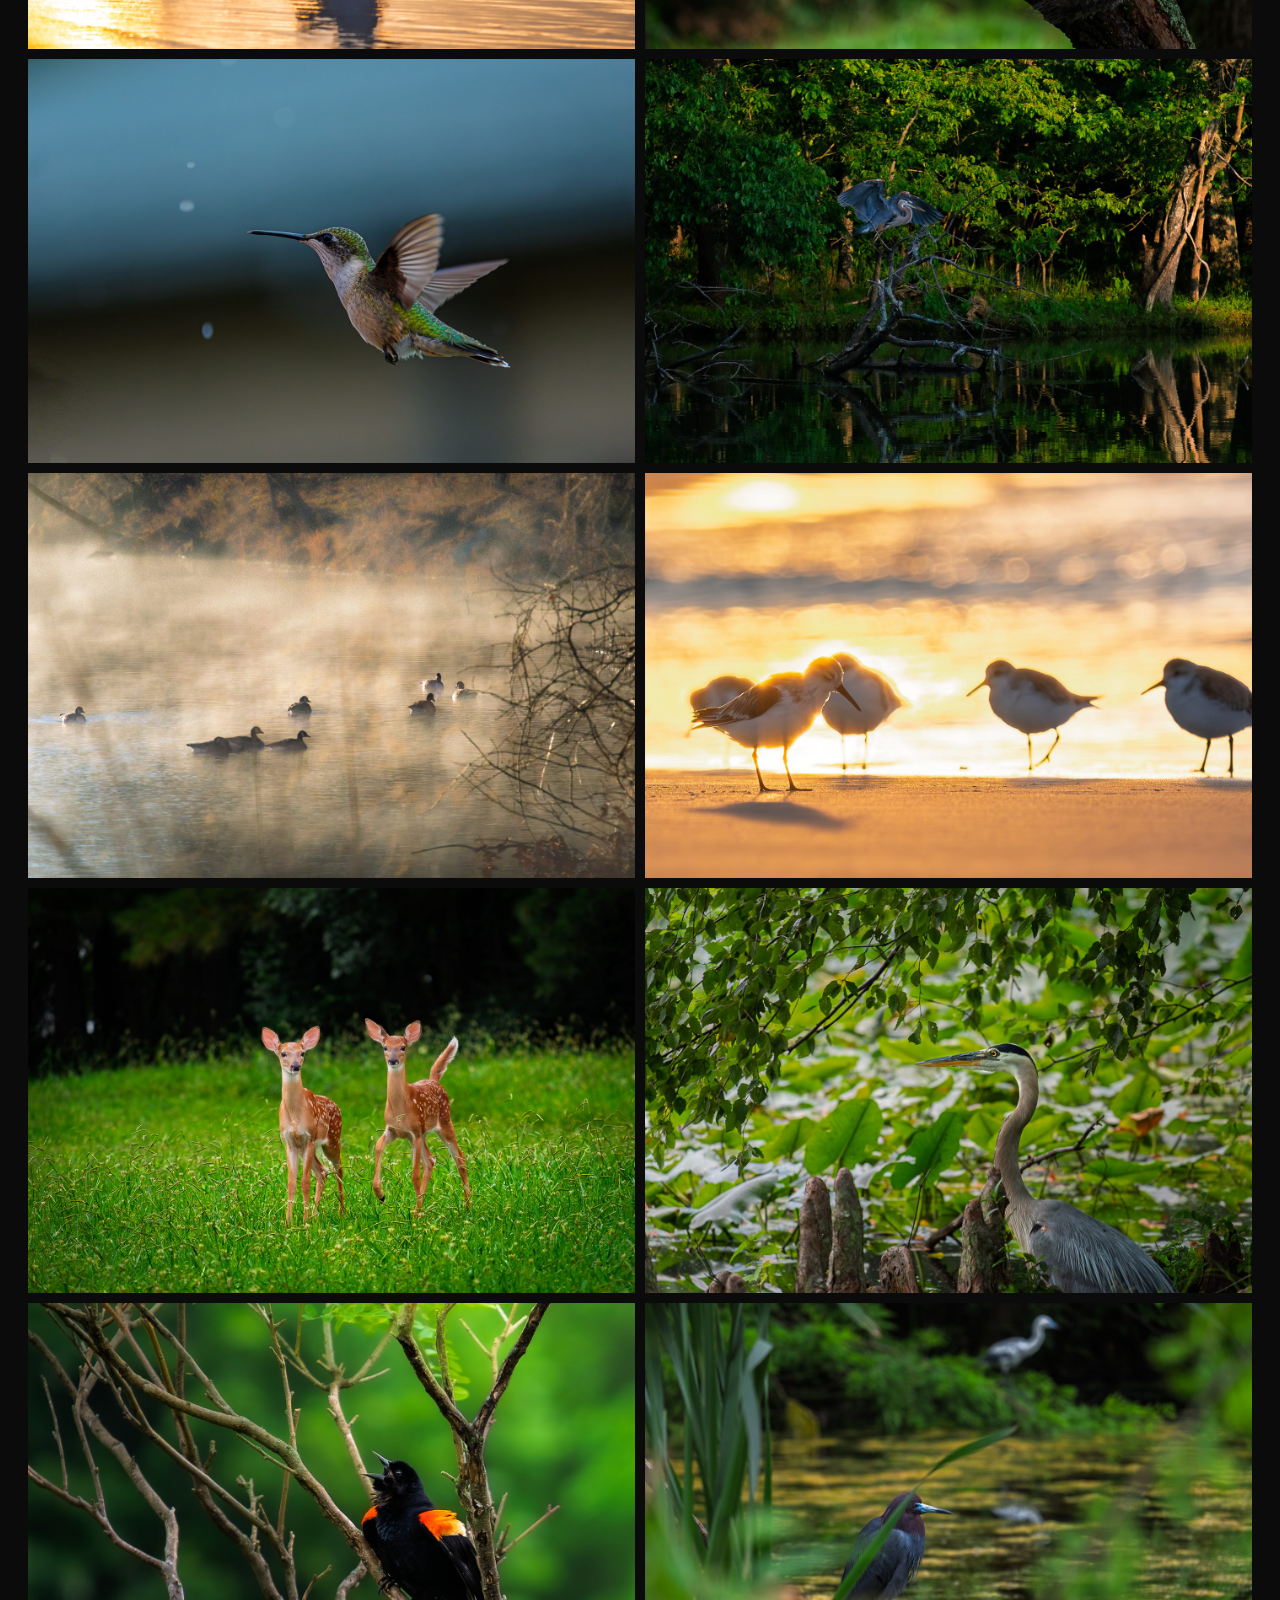
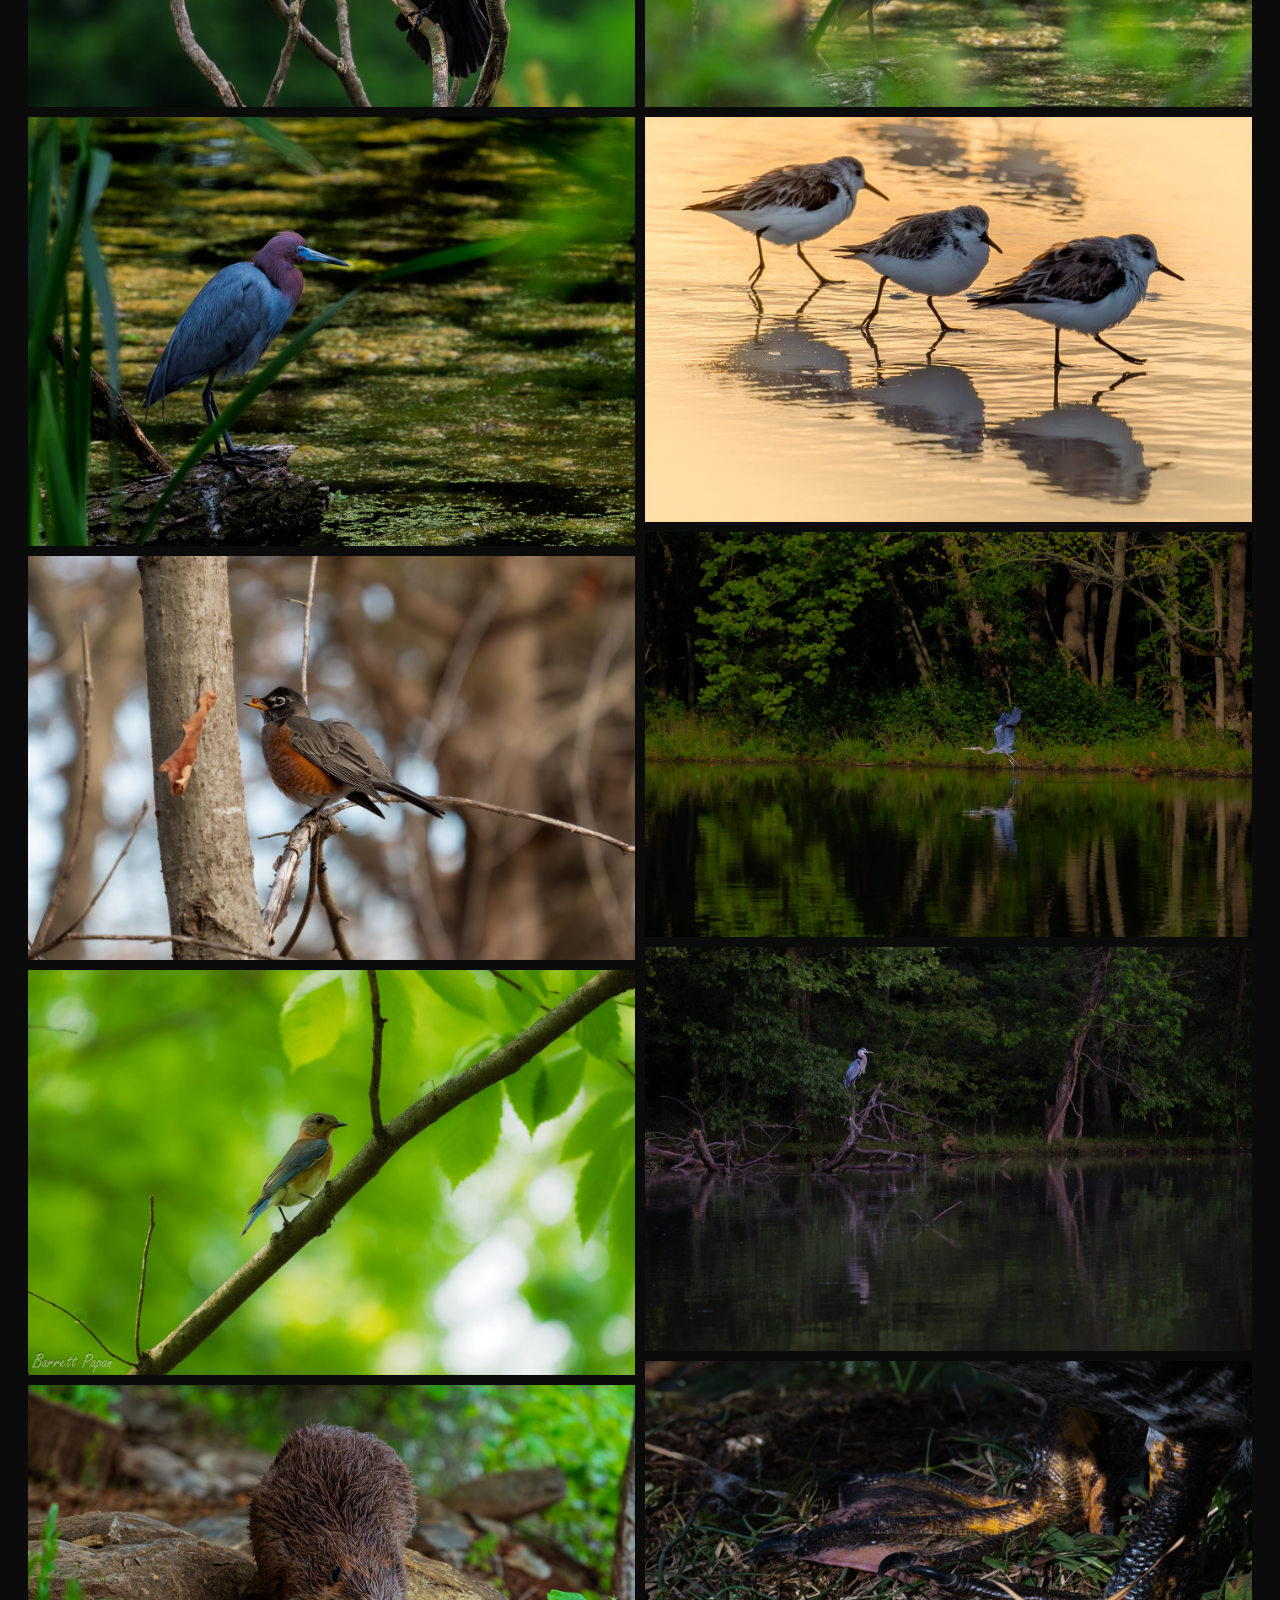
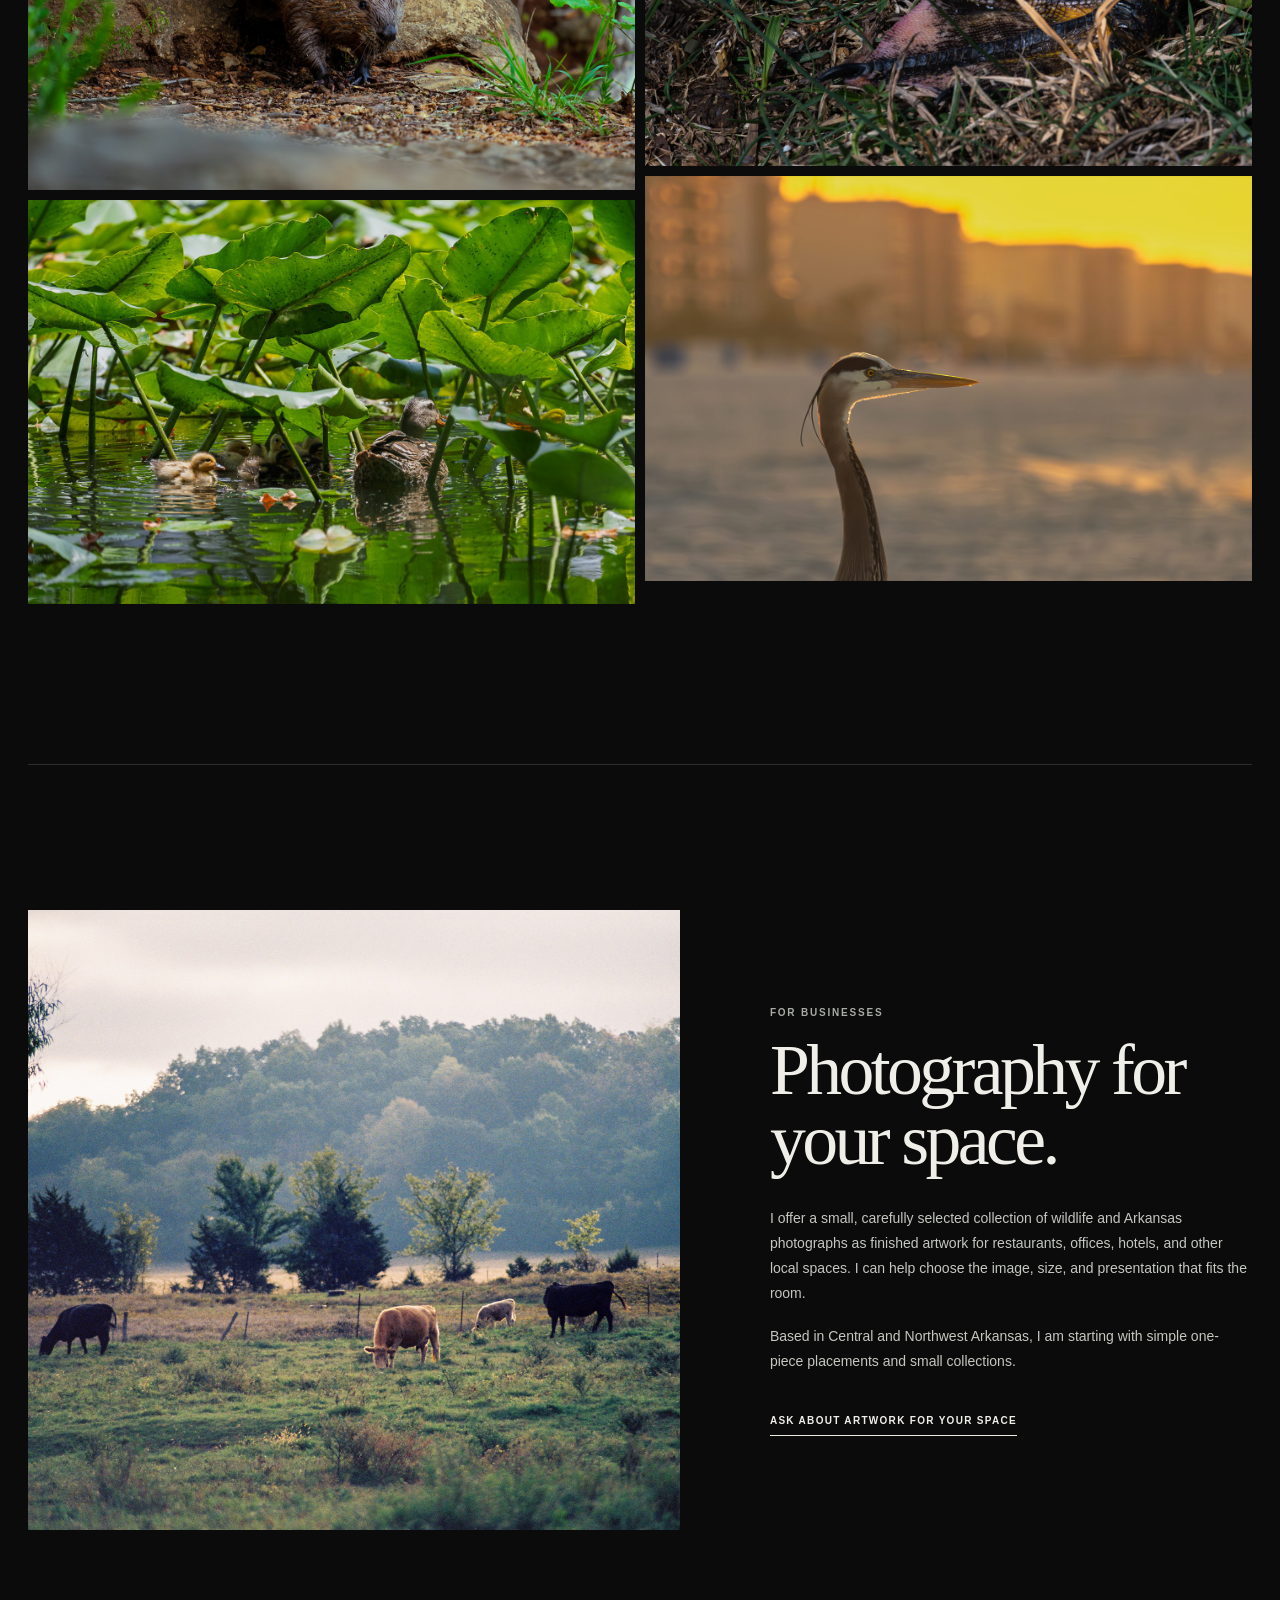
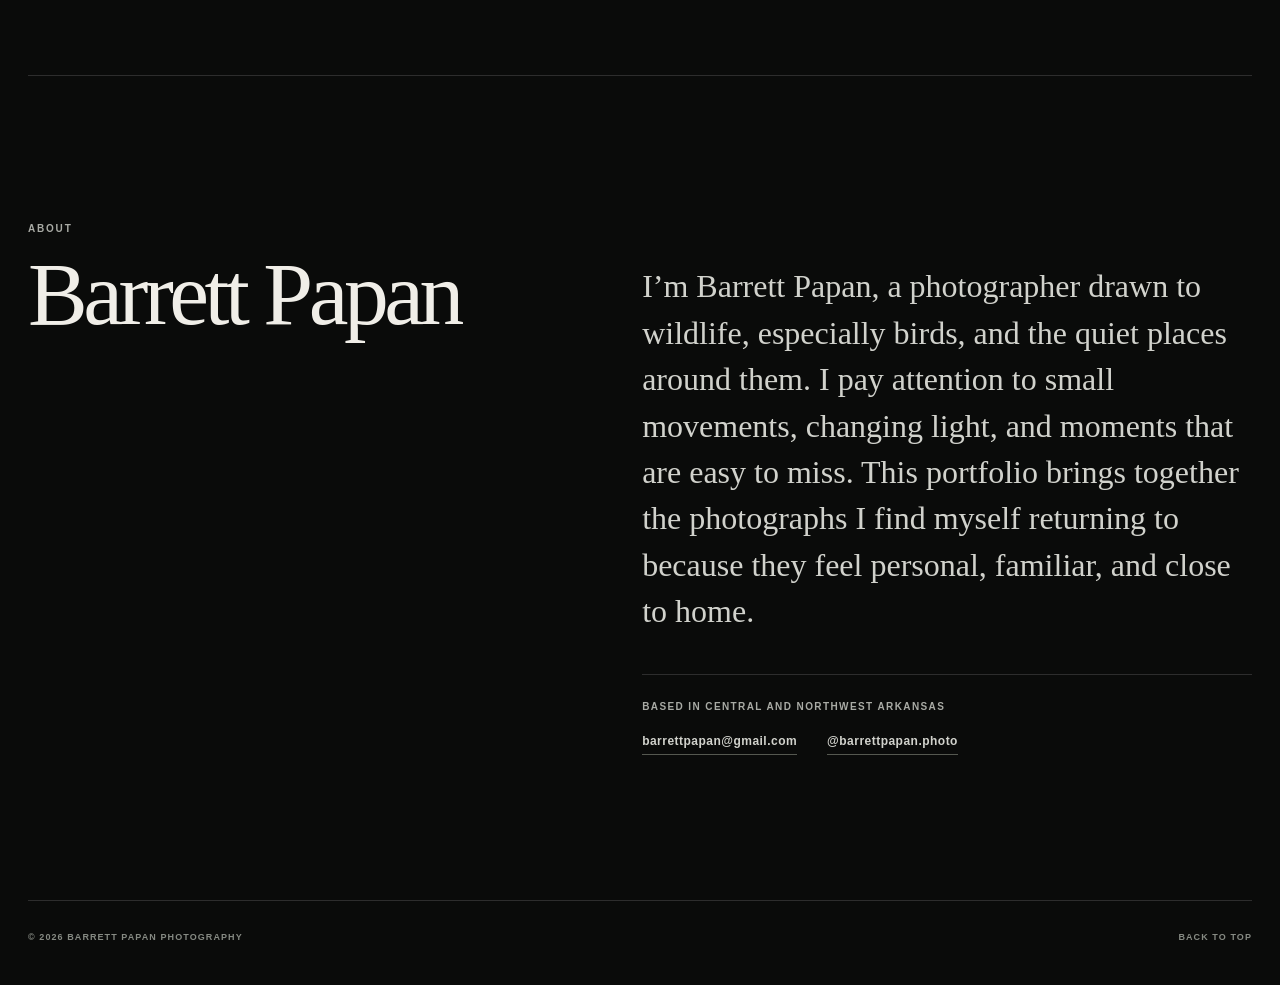
==== commit 299fd5cf: "Shorten artwork section heading" ====
--- a/index.html
+++ b/index.html
@@ -118,7 +118,7 @@
       </div>
       <div class="for-spaces-copy">
         <p class="kicker">For businesses</p>
-        <h2 id="for-spaces-title">Photography for the places people gather.</h2>
+        <h2 id="for-spaces-title">Photography for your space.</h2>
         <p>I offer a small, carefully selected collection of wildlife and Arkansas photographs as finished artwork for restaurants, offices, hotels, and other local spaces. I can help choose the image, size, and presentation that fits the room.</p>
         <p>Based in Central and Northwest Arkansas, I am starting with simple one-piece placements and small collections.</p>
         <a class="for-spaces-link" href="artwork-inquiry.html">Ask about artwork for your space</a>
